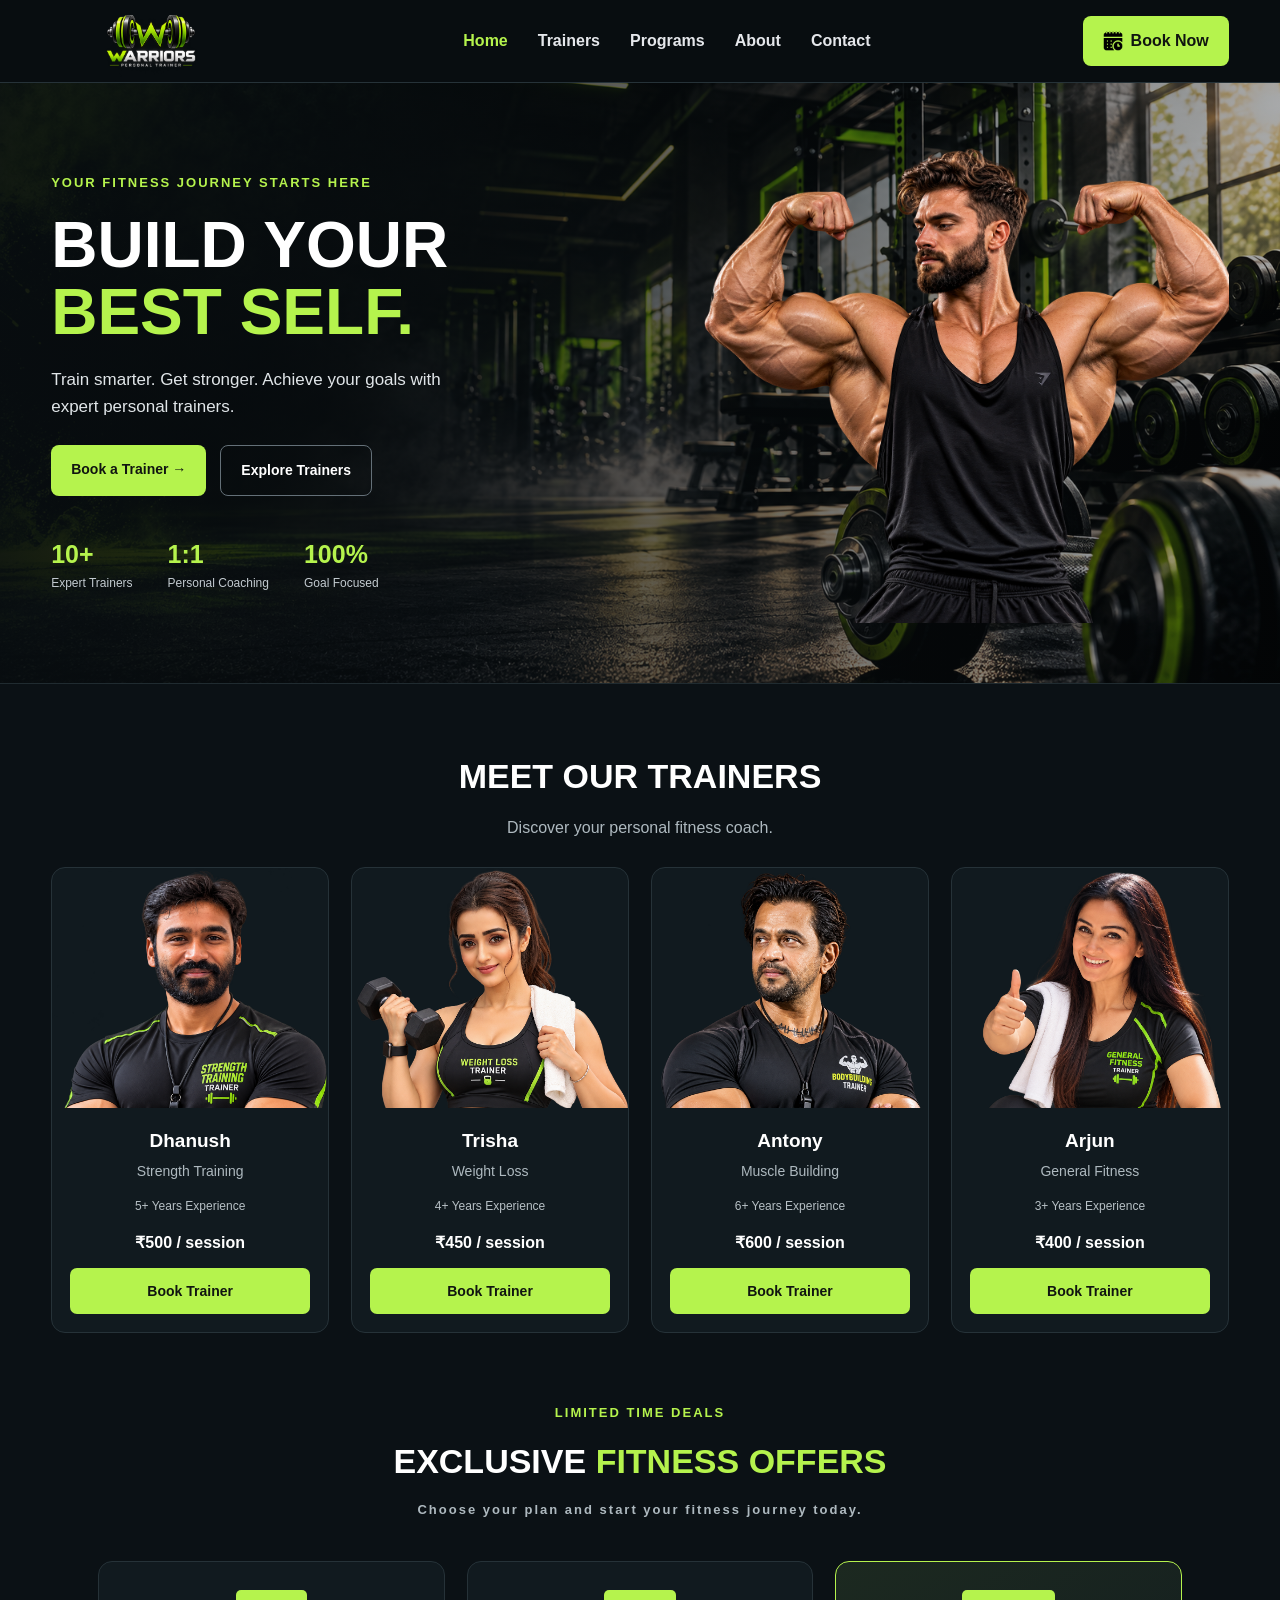
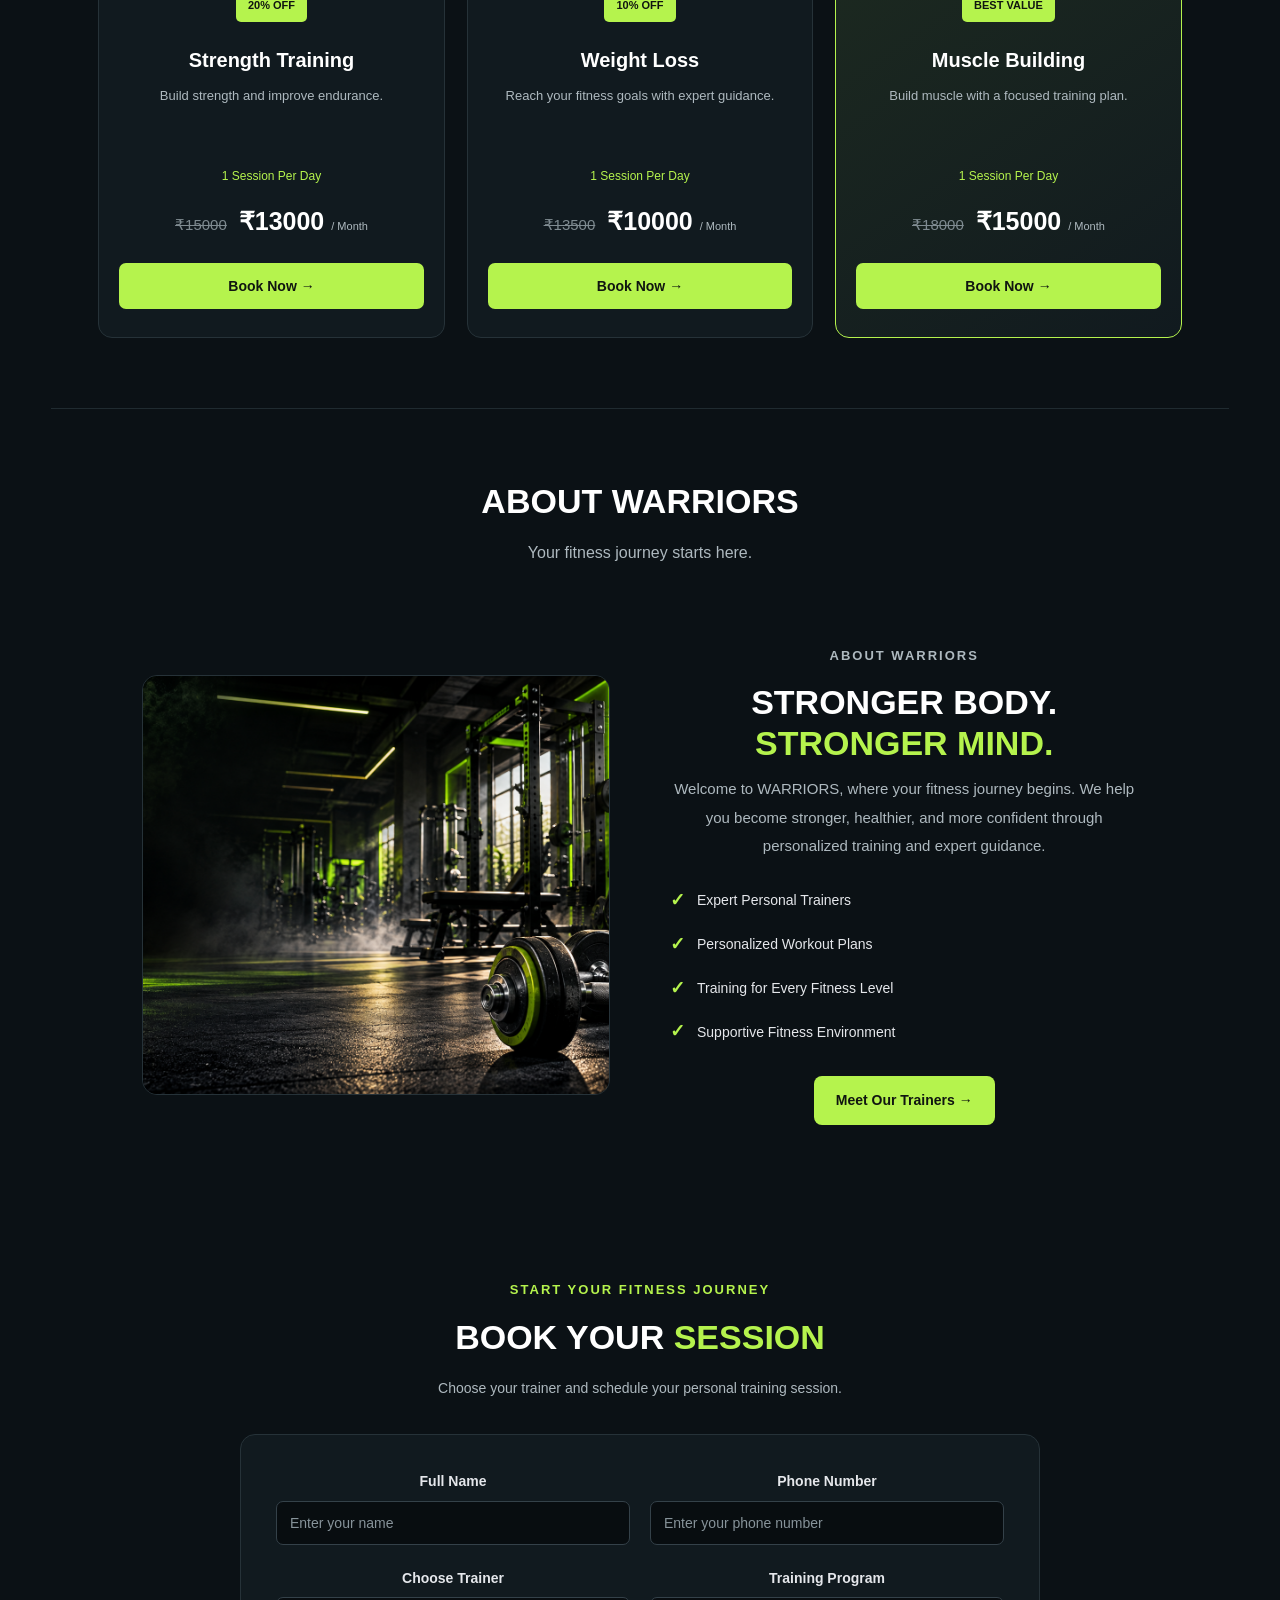
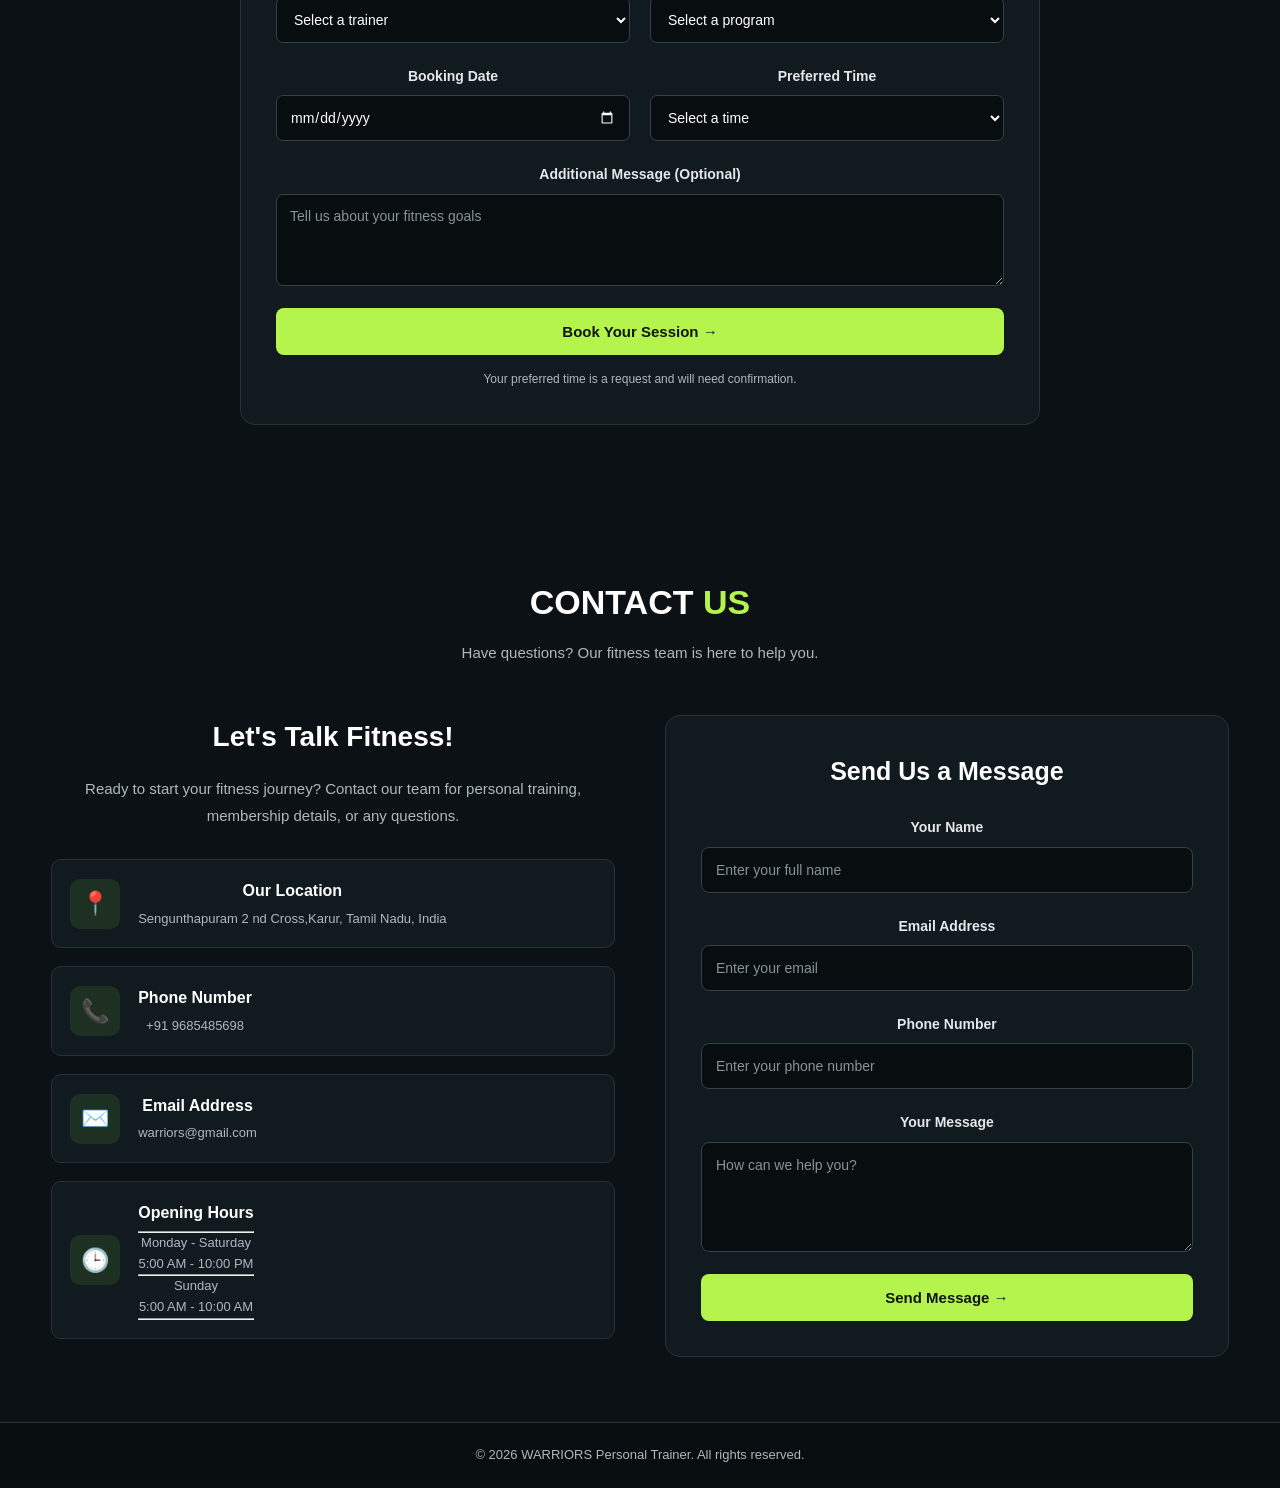
==== index.html @ d431fa42 "Add files via upload" ====
<!DOCTYPE html>
<html lang="en">
<head>
    <meta charset="UTF-8">
    <meta name="viewport" content="width=device-width, initial-scale=1.0">

    <title>WARRIORS | Personal Trainer Booking</title>

    <link rel="stylesheet" href="style.css">
    <script src="script.js" defer></script>
</head>

<body>

    <header>
        <nav class="navbar" style="gap: 50% ;max-width: 1400px;
    min-height: 82px;
    margin: auto;
    display: flex;
    align-items: center;
    justify-content: space-between;
    gap: 20px;">

            <!-- Logo -->
            <a href="#home" class="logo">
                <img src="img/image.png" alt="WARRIORS Gym Logo">
            </a>

            <!-- Navigation Links -->
            <div class="nav-links">
                <a href="#home" class="active">Home</a>
                <a href="#trainers">Trainers</a>
                <a href="#offers">Programs</a>
                <a href="#about">About</a>
                <a href="#contact">Contact</a>
            </div>

            <!-- Book Now Button -->
            <a href="#booking" class="book-btn">
                <img src="img/calendar (1).png" alt="">
                <span>Book Now</span>
            </a>

            <div class="toggle" id="toggle">
                <img  src="img/list.png" alt="">
            </div>

          

        </nav>
    </header>

    <!-- Hero Section -->
    <main>
        <section class="hero" id="home">

            <div class="hero-content">
                <p class="subtitle">
                    YOUR FITNESS JOURNEY STARTS HERE
                </p>

                <h1>
                    BUILD YOUR<br>
                    <span>BEST SELF.</span>
                </h1>

                <p class="description">
                    Train smarter. Get stronger. Achieve your goals
                    with expert personal trainers.
                </p>

                <div class="hero-buttons">
                    <a href="#booking" class="primary-btn">
                        Book a Trainer →
                    </a>

                    <a href="#trainers" class="secondary-btn">
                        Explore Trainers
                    </a>
                </div>

                <div class="stats">
                    <div>
                        <h2>10+</h2>
                        <p>Expert Trainers</p>
                    </div>

                    <div>
                        <h2>1:1</h2>
                        <p>Personal Coaching</p>
                    </div>

                    <div>
                        <h2>100%</h2>
                        <p>Goal Focused</p>
                    </div>
                </div>
            </div>

            <div class="hero-image">
                <img
                    src="img\cbum.final.png"
                    alt="Personal trainer working out with dumbbells"
                >
            </div>

        </section>

        <!-- Placeholder sections for navigation -->
        <section class="placeholder-section" id="trainers">
            <h2>MEET OUR <span>TRAINERS</span></h2>
            <p>Discover your personal fitness coach.</p>
<br>
 <div class="trainer-container">

        <!-- Trainer 1 -->
        <div class="trainer-card">
            <img src="img/trainer1.png" alt="Arun Kumar">
          
            <div class="trainer-info">
                <h3>Dhanush</h3>
                <p>Strength Training</p>
                <span>5+ Years Experience</span>
                <h4>₹500 / session</h4>
                <a href="#booking" class="trainer-btn">Book Trainer</a>
            </div>
        </div>

        <!-- Trainer 2 -->
        <div class="trainer-card">
            <img src="img/trainer2.png" alt="Priya Sharma">
            <div class="trainer-info">
                <h3>Trisha</h3>
                <p>Weight Loss</p>
                <span>4+ Years Experience</span>
                <h4>₹450 / session</h4>
                <a href="#booking" class="trainer-btn">Book Trainer</a>
            </div>
        </div>

        <!-- Trainer 3 -->
        <div class="trainer-card">
            <img src="img/trainer3.png" alt="Rahul Raj">
            <div class="trainer-info">
                <h3>Antony</h3>
                <p>Muscle Building</p>
                <span>6+ Years Experience</span>
                <h4>₹600 / session</h4>
                <a href="#booking" class="trainer-btn">Book Trainer</a>
            </div>
        </div>

        <!-- Trainer 4 -->
        <div class="trainer-card">
            <img src="img/trainer4.png" alt="Sneha Iyer">
            <div class="trainer-info">
                <h3>Arjun</h3>
                <p>General Fitness</p>
                <span>3+ Years Experience</span>
                <h4>₹400 / session</h4>
                <a href="#booking" class="trainer-btn">Book Trainer</a>
            </div>
        </div>

    </div>
      
<section class="offers" id="offers">

    <div class="section-heading">
        <p>LIMITED TIME DEALS</p>
        <h2>EXCLUSIVE <span>FITNESS OFFERS</span></h2>
        <p>Choose your plan and start your fitness journey today.</p>
    </div>

    <div class="offer-container">

        <!-- Offer 1 -->
        <div class="offer-card">
            <span class="discount">20% OFF</span>
            <div class="offer-info">
                <h3>Strength Training</h3>
                <p>Build strength and improve endurance.</p>
                <span>1 Session Per Day</span>
                <h4><del>₹15000</del> ₹13000 <small>/ Month</small></h4>
                <a href="#booking" class="trainer-btn">Book Now →</a>
            </div>
        </div>

        <!-- Offer 2 -->
        <div class="offer-card">
            <span class="discount">10% OFF</span>
            <div class="offer-info">
                <h3>Weight Loss</h3>
                <p>Reach your fitness goals with expert guidance.</p>
                <span>1 Session Per Day</span>
                <h4><del>₹13500</del> ₹10000 <small>/ Month</small></h4>
                <a href="#booking" class="trainer-btn">Book Now →</a>
            </div>
        </div>

        <!-- Offer 3 -->
        <div class="offer-card featured">
            <span class="discount">BEST VALUE</span>
            <div class="offer-info">
                <h3>Muscle Building</h3>
                <p>Build muscle with a focused training plan.</p>
                <span>1 Session Per Day</span>
                <h4><del>₹18000</del> ₹15000 <small>/ Month</small></h4>
                <a href="#booking" class="trainer-btn">Book Now →</a>
            </div>
        </div>

      

    </div>
</section>


        <section class="placeholder-section" id="about">
            <h2>ABOUT <span>WARRIORS</span></h2>
            <p>Your fitness journey starts here.</p>
<section class="about" id="about">

    <div class="about-image">
        <img src="img/home.png" alt="WARRIORS modern fitness gym">
    </div>
    <div class="about-content">
        <p class="about-subtitle">ABOUT WARRIORS</p>
        <h2>
            STRONGER BODY.<br>
            <span>STRONGER MIND.</span>
        </h2>

        <p class="about-description">
            Welcome to WARRIORS, where your fitness journey begins.
            We help you become stronger, healthier, and more confident
            through personalized training and expert guidance.
        </p>

        <div class="about-features">
            <div>
                <span>✓</span>
                Expert Personal Trainers
            </div>

            <div>
                <span>✓</span>
                Personalized Workout Plans
            </div>

            <div>
                <span>✓</span>
                Training for Every Fitness Level
            </div>

            <div>
                <span>✓</span>
                Supportive Fitness Environment
            </div>
        </div>

        <a href="#trainers" class="about-btn">
            Meet Our Trainers →
        </a>
    </div>

</section>

            
<section class="booking" id="booking">

    <div class="booking-heading">
        <p>START YOUR FITNESS JOURNEY</p>
        <h2>BOOK YOUR <span>SESSION</span></h2>
        <p>Choose your trainer and schedule your personal training session.</p>
    </div>

    <form class="booking-form" id="bookingForm">

        <div class="form-row">
            <div class="form-group">
                <label for="fullname">Full Name</label>
                <input
                    type="text"
                    id="fullname"
                    name="fullname"
                    placeholder="Enter your name"
                    required
                >
            </div>

            <div class="form-group">
                <label for="phone">Phone Number</label>
                <input
                    type="tel"
                    id="phone"
                    name="phone"
                    placeholder="Enter your phone number"
                    pattern="[0-9]{10}"
                    maxlength="10"
                    required
                >
            </div>
        </div>

        <div class="form-row">
            <div class="form-group">
                <label for="trainer">Choose Trainer</label>
                <select id="trainer" name="trainer" required>
                    <option value="">Select a trainer</option>
                    <option value="Arun Kumar">Dhanush</option>
                    <option value="Priya Sharma">Trisha</option>
                    <option value="Rahul Raj">Antony </option>
                    <option value="Sneha Iyer">Simran</option>
                </select>
            </div>

            <div class="form-group">
                <label for="program">Training Program</label>
                <select id="program" name="program" required>
                    <option value="">Select a program</option>
                    <option value="Strength Training">Strength Training</option>
                    <option value="Weight Loss">Weight Loss</option>
                    <option value="Muscle Building">Muscle Building</option>
                    <option value="General Fitness">General Fitness</option>
                </select>
            </div>
        </div>

        <div class="form-row">
            <div class="form-group">
                <label for="date">Booking Date</label>
                <input type="date" id="date" name="date" required>
            </div>

            <div class="form-group">
                <label for="time">Preferred Time</label>
                <select id="time" name="time" required>
                    <option value="">Select a time</option>
                    <option value="06:00 AM">06:00 AM</option>
                    <option value="07:00 AM">07:00 AM</option>
                    <option value="08:00 AM">08:00 AM</option>
                    <option value="05:00 PM">05:00 PM</option>
                    <option value="06:00 PM">06:00 PM</option>
                    <option value="07:00 PM">07:00 PM</option>
                </select>
            </div>
        </div>

        <div class="form-group">
            <label for="message">Additional Message (Optional)</label>
            <textarea
                id="message"
                name="message"
                placeholder="Tell us about your fitness goals"
                rows="4"
            ></textarea>
        </div>

        <button type="submit" class="submit-btn" id="submit">
            Book Your Session →
        </button>

        <p class="form-note">
            Your preferred time is a request and will need confirmation.
        </p>

    </form>

</section>

        </section>

    <div class="contact-heading" id="contact">
        <h2>CONTACT <span>US</span></h2>
        <p>Have questions? Our fitness team is here to help you.</p>
    </div>

    <div class="contact-container">

        <!-- LEFT SIDE -->
        <div class="contact-info">

            <h3>Let's Talk Fitness!</h3>

            <p class="contact-description">
                Ready to start your fitness journey?
                Contact our team for personal training,
                membership details, or any questions.
            </p>

            <div class="contact-box">
                <div class="contact-icon">📍</div>
                <div>
                    <h4>Our Location</h4>
                    <p>Sengunthapuram 2 nd Cross,Karur, Tamil Nadu, India</p>
                </div>
            </div>

            <div class="contact-box">
                <div class="contact-icon">📞</div>
                <div>
                    <h4>Phone Number</h4>
                    <p>+91 9685485698</p>
                </div>
            </div>

            <div class="contact-box">
                <div class="contact-icon">✉️</div>
                <div>
                    <h4>Email Address</h4>
                    <p>warriors@gmail.com</p>
                </div>
            </div>

            <div class="contact-box">
                <div class="contact-icon">🕒</div>
                <div>
                    <h4>Opening Hours</h4>
                    <hr>
                    <p>Monday - Saturday</p>
                    <p>5:00 AM - 10:00 PM</p>
                    <hr>
                     <p>Sunday</p>
                    <p>5:00 AM - 10:00 AM</p>
                    <hr>
                </div>
            </div>

           

        </div>

        <!-- RIGHT SIDE -->
        <div class="contact-form-container">

            <h3>Send Us a Message</h3>

            <form id="contactForm">

                <div class="contact-form-group">
                    <label for="contactName">Your Name</label>
                    <input
                        type="text"
                        id="contactName"
                        placeholder="Enter your full name"
                        required
                    >
                </div>

                <div class="contact-form-group">
                    <label for="contactEmail">Email Address</label>
                    <input
                        type="email"
                        id="contactEmail"
                        placeholder="Enter your email"
                        required
                    >
                </div>

                <div class="contact-form-group">
                    <label for="contactPhone">Phone Number</label>
                    <input
                        type="tel"
                        id="contactPhone"
                        placeholder="Enter your phone number"
                        pattern="[0-9]{10}"
                        maxlength="10"
                        required
                    >
                </div>

                <div class="contact-form-group">
                    <label for="contactMessage">Your Message</label>
                    <textarea
                        id="contactMessage"
                        rows="5"
                        placeholder="How can we help you?"
                        required
                    ></textarea>
                </div>

                <button type="submit" class="contact-submit">
                    Send Message →
                </button>

            </form>

        </div>

    </div>

</section>
        </section>
    </main>

    <footer>
        <p>© 2026 WARRIORS Personal Trainer. All rights reserved.</p>
    </footer>

</body>
</html>
---- style.css ----
/* RESET */
* {
    margin: 0;
    padding: 0;
    box-sizing: border-box;
}

html {
    scroll-behavior: smooth;
    scroll-padding-top: 90px;
}

body {
    font-family: Arial, Helvetica, sans-serif;
    background-color: #0b1115;
    color: #ffffff;
    line-height: 1.6;
}

/* NAVBAR */
header {
    width: 100%;
    background-color: #080d10;
    border-bottom: 1px solid #263238;
    position: sticky;
    top: 0;
    z-index: 1000;
}

.navbar {
    max-width: 1400px;
    min-height: 82px;
    margin: auto;
    padding: 1px 4%;

    display: flex;
    align-items: center;
    justify-content: space-between;
    gap: 20px;
}

/* LOGO */
.logo {
    display: flex;
    align-items: center;
    flex-shrink: 0;
}

.logo img {
    width: 200px;
    height: 80px;
    object-fit: contain;
    display: block;
}

/* NAVIGATION LINKS */
.nav-links {
    display: flex;
    align-items: center;
    justify-content: center;
    gap: 30px;
}

.nav-links a {
    color: #e5e7eb;
    text-decoration: none;
    font-size: 16px;
    font-weight: 800;
    transition: color 0.3s ease;
}

.nav-links a:hover,
.nav-links a.active {
    color: #b5f34d;
}

/* BOOK NOW BUTTON */
.book-btn {
    display: flex;
    align-items: center;
    justify-content: center;
    gap: 8px;
    padding: 12px 20px;
    border-radius: 8px;
    background-color: #b5f34d;
    color: #101510;
    text-decoration: none;
    font-weight: bold;
    white-space: nowrap;
    transition: background-color 0.3s ease,
                transform 0.3s ease;
}

.book-btn img {
    width: 20px;
    height: 20px;
    object-fit: contain;
}

.book-btn:hover {
    background-color: #a0df36;
    transform: translateY(-2px);
}


/* MOBILE NAVBAR */

.toggle {
    display: none;
    cursor: pointer;
}

@media (max-width: 650px) {
    .navbar {
        position: relative;
        justify-content: space-between;
    }

    .toggle {
        display: block;
        z-index: 1001;
    }

    .toggle img {
        width: 30px;
        height: 30px;
    }

    .nav-links {
        display: none;
        position: absolute;
        top: 100%;
        left: 0;
        width: 100%;
        box-sizing: border-box;
        background: #111;
        padding: 20px;
        flex-direction: column;
        gap: 20px;
        z-index: 1000;
    }

    .nav-links.show {
        display: flex !important;
    }
    .book-btn{
        display: none;
    }
}

/* HERO SECTION */
.hero {
    max-width: 1400px;
    min-height: 600px;
    margin: auto;
    padding: 50px 4%;

    display: flex;
    align-items: center;
    justify-content: space-between;
    gap: 35px;

    /* Background image with dark overlay */
    background:
        linear-gradient(
            to right,
            rgba(8, 13, 16, 0.95),
            rgba(8, 13, 16, 0.35)
        ),
        url("img/home.png");

    background-size: cover;
    background-position: center;
    background-repeat: no-repeat;
}

/* HERO CONTENT */
.hero-content {
    flex: 1;
    max-width: 600px;
    position: relative;
    z-index: 1;
}

/* HERO HEADING */
.subtitle {
    color: #b5f34d;
    font-size: 13px;
    font-weight: bold;
    letter-spacing: 2px;
    margin-bottom: 18px;
}

.hero h1 {
    font-size: clamp(38px, 5vw, 68px);
    line-height: 1.05;
    font-weight: 900;
    margin-bottom: 20px;
}

.hero h1 span {
    color: #b5f34d;
}

.description {
    max-width: 430px;
    color: #e0e5e8;
    font-size: 17px;
    margin-bottom: 25px;
}

/* HERO BUTTONS */
.hero-buttons {
    display: flex;
    flex-wrap: wrap;
    gap: 14px;
    margin-bottom: 38px;
}

.primary-btn,
.secondary-btn {
    display: inline-block;
    padding: 13px 20px;
    border-radius: 8px;
    text-decoration: none;
    font-size: 14px;
    font-weight: bold;
    transition: 0.3s ease;
}

.primary-btn {
    background-color: #b5f34d;
    color: #101510;
}

.primary-btn:hover {
    background-color: #a0df36;
    transform: translateY(-2px);
}

.secondary-btn {
    border: 1px solid #647078;
    color: #ffffff;
}

.secondary-btn:hover {
    border-color: #b5f34d;
    color: #b5f34d;
}

/* HERO STATISTICS */
.stats {
    display: flex;
    flex-wrap: wrap;
    gap: 35px;
}

.stats h2 {
    color: #b5f34d;
    font-size: 25px;
}

.stats p {
    color: #c3cbd0;
    font-size: 12px;
}

/* OPTIONAL HERO IMAGE */


.hero-image img {
    display: block;
    width: 100%;
    height: 480px;
    object-fit: cover;
    object-position: center;
    border-radius: 14px;
}
@media (max-width: 650px){.hero-image img {
    display: block;
    width: 100%;
    height: 500px;
    object-fit: contain;
    object-position: center;
    border-radius: 14px;
}}

.primary-btn,
.secondary-btn {
    display: inline-block;
    padding: 13px 20px;
    border-radius: 8px;
    text-decoration: none;
    font-size: 14px;
    font-weight: bold;
    transition: 0.3s ease;
}

.primary-btn {
    background-color: #b5f34d;
    color: #101510;
}

.primary-btn:hover {
    background-color: #a0df36;
    transform: translateY(-2px);
}

.secondary-btn {
    border: 1px solid #647078;
    color: #ffffff;
}

.secondary-btn:hover {
    border-color: #b5f34d;
    color: #b5f34d;
}

/* HERO STATISTICS */
.stats {
    display: flex;
    flex-wrap: wrap;
    gap: 35px;
}

.stats h2 {
    color: #b5f34d;
    font-size: 25px;
}

.stats p {
    color: #c3cbd0;
    font-size: 12px;
}

/* HERO IMAGE */



/* TRAINERS SECTION */
.Trainers {
    padding: 70px 4%;
    max-width: 1400px;
    margin: auto;
}

.section-heading {
    text-align: center;
    margin-bottom: 35px;
}

.section-heading p {
    color: #b5f34d;
    font-size: 13px;
    font-weight: bold;
    letter-spacing: 2px;
}

.section-heading h2 {
    font-size: clamp(26px, 4vw, 36px);
    margin-top: 8px;
}

.section-heading h2 span {
    color: #b5f34d;
}

/* TRAINER GRID */
.trainer-container {
    display: grid;
    grid-template-columns: repeat(4, minmax(0, 1fr));
    gap: 22px;
}

/* TRAINER CARD */
.trainer-card {
    background: #111a1f;
    border: 1px solid #263238;
    border-radius: 14px;
    overflow: hidden;
    transition: transform 0.3s, border-color 0.3s;
}

.trainer-card:hover {
    transform: translateY(-6px);
    border-color: #b5f34d;
}

.trainer-card > img {
    display: block;
    width: 100%;
    height: 240px;
    object-fit: cover;
    object-position: center top;
}

/* TRAINER DETAILS */
.trainer-info {
    padding: 18px;
}

.trainer-info h3 {
    font-size: 19px;
    margin-bottom: 4px;
}

.trainer-info p {
    color: #b5f34d;
    font-size: 14px;
    margin-bottom: 10px;
}

.trainer-info span {
    color: #b7c0c5;
    font-size: 12px;
}

.trainer-info h4 {
    margin: 12px 0;
    font-size: 16px;
}

/* BOOKING BUTTON */
.trainer-btn {
    display: block;
    text-align: center;
    padding: 11px;
    border-radius: 7px;
    background: #b5f34d;
    color: #101510;
    text-decoration: none;
    font-weight: bold;
    font-size: 14px;
    transition: background 0.3s;
}

.trainer-btn:hover {
    background: #a0df36;
}


/* OFFERS SECTION */
.offers {
    max-width: 1400px;
    margin: auto;
    padding: 70px 4%;
}

.section-heading {
    text-align: center;
    margin-bottom: 40px;
}

.section-heading > p:first-child {
    color: #b5f34d;
    font-size: 13px;
    font-weight: bold;
    letter-spacing: 2px;
}

.section-heading h2 {
    font-size: clamp(26px, 4vw, 36px);
    margin: 10px 0;
}

.section-heading h2 span {
    color: #b5f34d;
}

.section-heading > p:last-child {
    color: #aeb9bf;
}

/* OFFER GRID */
.offer-container {
    display: grid;
    grid-template-columns: repeat(3, minmax(0, 1fr));
    gap: 22px;
}

/* OFFER CARD */
.offer-card {
    position: relative;
    background: #111a1f;
    border: 1px solid #263238;
    border-radius: 14px;
    padding: 28px 20px;
    overflow: hidden;
    transition: 0.3s ease;
}

.offer-card:hover {
    transform: translateY(-7px);
    border-color: #b5f34d;
    box-shadow: 0 12px 30px rgba(181, 243, 77, 0.08);
}

.offer-card.featured {
    border-color: #b5f34d;
    background: linear-gradient(145deg, #1c2920, #111a1f);
}

/* DISCOUNT BADGE */
.discount {
    display: inline-block;
    background: #b5f34d;
    color: #101510;
    font-size: 11px;
    font-weight: bold;
    padding: 7px 12px;
    border-radius: 5px;
    margin-bottom: 22px;
}

/* OFFER DETAILS */
.offer-info h3 {
    font-size: 20px;
    margin-bottom: 10px;
}

.offer-info p {
    min-height: 66px;
    color: #b7c0c5;
    font-size: 13px;
}

.offer-info > span {
    display: block;
    color: #b5f34d;
    font-size: 12px;
    margin: 15px 0;
}

.offer-info h4 {
    font-size: 25px;
    margin-bottom: 22px;
    white-space: nowrap;
}

.offer-info del {
    color: #7f8b91;
    font-size: 15px;
    font-weight: normal;
    margin-right: 5px;
}

.offer-info small {
    color: #aeb9bf;
    font-size: 11px;
    font-weight: normal;
}

/* BUTTON */
.trainer-btn {
    display: block;
    text-align: center;
    padding: 12px;
    background: #b5f34d;
    color: #101510;
    border-radius: 7px;
    text-decoration: none;
    font-size: 14px;
    font-weight: bold;
    transition: 0.3s ease;
}

.trainer-btn:hover {
    background: #a0df36;
}

/* TABLET */
@media (max-width: 1050px) {
    .offer-container {
        grid-template-columns: repeat(2, minmax(0, 1fr));
    }
}

/* MOBILE */
@media (max-width: 550px) {
    .offers {
        padding: 45px 5%;
    }

    .offer-container {
        grid-template-columns: 1fr;
    }

    .offer-info p {
        min-height: auto;
    }
}


/* TABLET */
@media (max-width: 1000px) {
    .trainer-container {
        grid-template-columns: repeat(2, minmax(0, 1fr));
    }
}

/* MOBILE */
@media (max-width: 500px) {
    .trainer-container {
        grid-template-columns: 1fr;
    }

    .trainer-card > img {
        height: 300px;
    }
}


/* ABOUT SECTION */
.about {
    max-width: 1400px;
    margin: auto;
    padding: 80px 4%;

    display: flex;
    align-items: center;
    justify-content: space-between;
    gap: 60px;
}

/* ABOUT IMAGE */
.about-image {
    position: relative;
    flex: 1;
    min-width: 0;
}

.about-image img {
    width: 100%;
    height: 420px;
    display: block;
    object-fit: cover;
    border-radius: 15px;
    border: 1px solid #263238;
}

/* EXPERIENCE BOX */
.experience {
    position: absolute;
    right: -15px;
    bottom: 25px;

    background: #b5f34d;
    color: #101510;
    padding: 18px 24px;
    border-radius: 10px;
}

.experience h2 {
    font-size: 28px;
}

.experience p {
    font-size: 12px;
    font-weight: bold;
}

/* ABOUT CONTENT */
.about-content {
    flex: 1;
    min-width: 0;
}

.about-subtitle {
    color: #b5f34d;
    font-size: 13px;
    font-weight: bold;
    letter-spacing: 2px;
    margin-bottom: 15px;
}

.about-content h2 {
    font-size: clamp(30px, 4vw, 44px);
    line-height: 1.2;
    margin-bottom: 20px;
}

.about-content h2 span {
    color: #b5f34d;
}

.about-description {
    color: #b7c0c5;
    font-size: 15px;
    line-height: 1.9;
    margin-bottom: 25px;
}

/* FEATURES */
.about-features {
    display: grid;
    gap: 15px;
    margin-bottom: 30px;
}

.about-features div {
    display: flex;
    align-items: center;
    gap: 12px;
    color: #e5e7eb;
    font-size: 14px;
}

.about-features span {
    color: #b5f34d;
    font-weight: bold;
    font-size: 18px;
}

/* BUTTON */
.about-btn {
    display: inline-block;
    background: #b5f34d;
    color: #101510;
    padding: 13px 22px;
    border-radius: 8px;
    text-decoration: none;
    font-weight: bold;
    font-size: 14px;
    transition: 0.3s ease;
}

.about-btn:hover {
    background: #a0df36;
    transform: translateY(-2px);
}

/* TABLET */
@media (max-width: 850px) {
    .about {
        gap: 35px;
    }

    .about-image img {
        height: 350px;
    }

    .experience {
        right: -8px;
    }
}

/* MOBILE */
@media (max-width: 650px) {
    .about {
        flex-direction: column;
        align-items: stretch;
        padding: 50px 5%;
        gap: 35px;
    }

    .about-image img {
        height: 300px;
    }

    .experience {
        right: 12px;
        bottom: 12px;
        padding: 12px 18px;
    }

    .experience h2 {
        font-size: 23px;
    }

    .about-content h2 {
        font-size: 32px;
    }
}

/* BOOKING SECTION */
.booking {
    padding: 75px 5%;
    background: #0b1115;
}

.booking-heading {
    text-align: center;
    margin-bottom: 35px;
}

.booking-heading p:first-child {
    color: #b5f34d;
    font-size: 13px;
    font-weight: bold;
    letter-spacing: 2px;
}

.booking-heading h2 {
    font-size: clamp(28px, 4vw, 38px);
    margin: 10px 0;
}

.booking-heading h2 span {
    color: #b5f34d;
}

.booking-heading p:last-child {
    color: #aeb9bf;
    font-size: 14px;
}

/* FORM CONTAINER */
.booking-form {
    max-width: 800px;
    margin: auto;
    padding: 35px;
    background: #111a1f;
    border: 1px solid #263238;
    border-radius: 15px;
}

/* FORM ROWS */
.form-row {
    display: grid;
    grid-template-columns: repeat(2, minmax(0, 1fr));
    gap: 20px;
}

.form-group {
    display: flex;
    flex-direction: column;
    margin-bottom: 22px;
}

.form-group label {
    color: #e5e7eb;
    font-size: 14px;
    font-weight: bold;
    margin-bottom: 8px;
}

.form-group input,
.form-group select,
.form-group textarea {
    width: 100%;
    padding: 13px;
    background: #080d10;
    color: #ffffff;
    border: 1px solid #344149;
    border-radius: 7px;
    font-family: inherit;
    font-size: 14px;
    outline: none;
}

.form-group input:focus,
.form-group select:focus,
.form-group textarea:focus {
    border-color: #b5f34d;
}

.form-group input::placeholder,
.form-group textarea::placeholder {
    color: #87939a;
}

.form-group select {
    cursor: pointer;
}

.form-group input[type="date"] {
    color-scheme: dark;
}

.form-group textarea {
    resize: vertical;
}

/* SUBMIT BUTTON */
.submit-btn {
    width: 100%;
    padding: 15px;
    background: #b5f34d;
    color: #101510;
    border: none;
    border-radius: 8px;
    font-size: 15px;
    font-weight: bold;
    cursor: pointer;
    transition: 0.3s ease;
}

.submit-btn:hover {
    background: #a0df36;
    transform: translateY(-2px);
}

.form-note {
    color: #9ca8ae;
    font-size: 12px;
    text-align: center;
    margin-top: 15px;
}

/* MOBILE */
@media (max-width: 600px) {
    .booking {
        padding: 50px 5%;
    }

    .booking-form {
        padding: 22px 18px;
    }

    .form-row {
        grid-template-columns: 1fr;
        gap: 0;
    }
}
/* CONTACT SECTION */

.contact {
    max-width: 1400px;
    margin: auto;
    padding: 80px 4%;
}

/* HEADING */

.contact-heading {
    text-align: center;
    margin-bottom: 50px;
}

.contact-heading p:first-child {
    color: #b5f34d;
    font-size: 13px;
    font-weight: bold;
    letter-spacing: 2px;
}

.contact-heading h2 {
    font-size: 38px;
    margin: 10px 0;
}

.contact-heading h2 span {
    color: #b5f34d;
}

.contact-heading p:last-child {
    color: #aeb9bf;
    font-size: 15px;
}

/* CONTACT LAYOUT */

.contact-container {
    display: grid;
    grid-template-columns: 1fr 1fr;
    gap: 50px;
}

/* LEFT SIDE */

.contact-info h3 {
    font-size: 28px;
    margin-bottom: 15px;
}

.contact-description {
    color: #aeb9bf;
    font-size: 15px;
    line-height: 1.8;
    margin-bottom: 30px;
}

/* CONTACT BOX */

.contact-box {
    display: flex;
    align-items: center;
    gap: 18px;

    background: #111a1f;
    border: 1px solid #263238;
    border-radius: 10px;

    padding: 18px;
    margin-bottom: 18px;

    transition: 0.3s;
}

.contact-box:hover {
    border-color: #b5f34d;
    transform: translateX(5px);
}

.contact-icon {
    width: 50px;
    height: 50px;

    background: #1e3021;
    border-radius: 10px;

    display: flex;
    align-items: center;
    justify-content: center;

    font-size: 23px;
    flex-shrink: 0;
}

.contact-box h4 {
    font-size: 16px;
    margin-bottom: 5px;
}

.contact-box p {
    color: #aeb9bf;
    font-size: 13px;
}

/* WHATSAPP BUTTON */

.whatsapp-btn {
    display: inline-block;

    margin-top: 15px;
    padding: 14px 25px;

    background: #25d366;
    color: #ffffff;

    text-decoration: none;
    font-size: 14px;
    font-weight: bold;

    border-radius: 8px;
    transition: 0.3s;
}

.whatsapp-btn:hover {
    background: #1ebe5d;
    transform: translateY(-3px);
}

/* RIGHT SIDE CONTACT FORM */

.contact-form-container {
    background: #111a1f;
    border: 1px solid #263238;
    border-radius: 15px;
    padding: 35px;
}

.contact-form-container h3 {
    font-size: 25px;
    margin-bottom: 25px;
}

/* FORM GROUP */

.contact-form-group {
    display: flex;
    flex-direction: column;
    margin-bottom: 22px;
}

.contact-form-group label {
    font-size: 14px;
    font-weight: bold;
    margin-bottom: 8px;
    color: #e5e7eb;
}

.contact-form-group input,
.contact-form-group textarea {
    width: 100%;
    padding: 14px;

    background: #080d10;
    color: white;

    border: 1px solid #344149;
    border-radius: 8px;

    font-size: 14px;
    font-family: Arial, sans-serif;

    outline: none;
    transition: 0.3s;
}

.contact-form-group input:focus,
.contact-form-group textarea:focus {
    border-color: #b5f34d;
}

.contact-form-group input::placeholder,
.contact-form-group textarea::placeholder {
    color: #87939a;
}

.contact-form-group textarea {
    resize: vertical;
}

/* SUBMIT BUTTON */

.contact-submit {
    width: 100%;
    padding: 15px;

    background: #b5f34d;
    color: #101510;

    border: none;
    border-radius: 8px;

    font-size: 15px;
    font-weight: bold;

    cursor: pointer;
    transition: 0.3s;
}

.contact-submit:hover {
    background: #a0df36;
    transform: translateY(-2px);
}

/* TABLET */

@media (max-width: 900px) {

    .contact-container {
        gap: 25px;
    }

    .contact-form-container {
        padding: 25px;
    }
}

/* MOBILE */

@media (max-width: 700px) {

    .contact {
        padding: 50px 5%;
    }

    .contact-heading h2 {
        font-size: 30px;
    }

    .contact-container {
        grid-template-columns: 1fr;
        gap: 35px;
    }

    .contact-info h3 {
        font-size: 24px;
    }

    .contact-form-container {
        padding: 22px;
    }

    .contact-box {
        padding: 15px;
    }

    .whatsapp-btn {
        width: 100%;
        text-align: center;
    }
}
/* PLACEHOLDER SECTIONS */
.placeholder-section {
    max-width: 1400px;
    min-height: 200px;
    margin: auto;
    padding: 65px 4%;
    text-align: center;
    border-top: 1px solid #202b30;
}

.placeholder-section h2 {
    font-size: clamp(24px, 3vw, 34px);
    margin-bottom: 12px;
}

.placeholder-section p {
    color: #aeb9bf;
}

/* FOOTER */
footer {
    padding: 22px 4%;
    text-align: center;
    background-color: #080d10;
    border-top: 1px solid #263238;
    color: #aeb9bf;
    font-size: 13px;
}

/* TABLETS */
@media (max-width: 900px) {
    .navbar {
        gap: 16px;
    }

    .nav-links {
        gap: 16px;
    }

    .logo img {
        width: 120px;
    }

    .book-btn {
        padding: 10px 13px;
    }

    .hero {
        padding-top: 45px;
        padding-bottom: 45px;
        gap: 22px;
    }

    .hero-image img {
        height: 340px;
    }

    .stats {
        gap: 20px;
    }
}

/* MOBILE */
@media (max-width: 650px) {
    .navbar {
        padding: 12px 5%;
        justify-content: center;
        flex-wrap: wrap;
        gap: 15px;
    }

    .logo img {
        width: 125px;
        height: 50px;
    }

    .nav-links {
        width: 100%;
        order: 3;
        flex-wrap: wrap;
        gap: 12px 20px;
    }

    .nav-links a {
        font-size: 13px;
    }

    .book-btn {
        font-size: 13px;
        padding: 10px 14px;
    }

    .book-btn img {
        width: 17px;
        height: 17px;
    }

    .hero {
        flex-direction: column;
        align-items: stretch;
        padding: 40px 5%;
        gap: 30px;
    }

    .hero-content {
        max-width: 100%;
    }

    .hero h1 {
        font-size: clamp(38px, 10vw, 55px);
    }

    .description {
        font-size: 15px;
    }

    .hero-buttons {
        gap: 10px;
    }

    .primary-btn,
    .secondary-btn {
        padding: 12px 14px;
        font-size: 13px;
    }

    .stats {
        justify-content: space-between;
        gap: 12px;
    }

    .stats h2 {
        font-size: 21px;
    }

    .stats p {
        font-size: 11px;
    }

    .hero-image {
        max-width: 100%;
    }

    .hero-image img {
        height: 280px;
    }

    .placeholder-section {
        min-height: 170px;
        padding: 45px 5%;
    }
}

/* SMALL MOBILE */
@media (max-width: 380px) {
    .nav-links {
        gap: 10px 14px;
    }

    .nav-links a {
        font-size: 12px;
    }

    .stats {
        gap: 8px;
    }

    .stats p {
        max-width: 90px;
    }
}
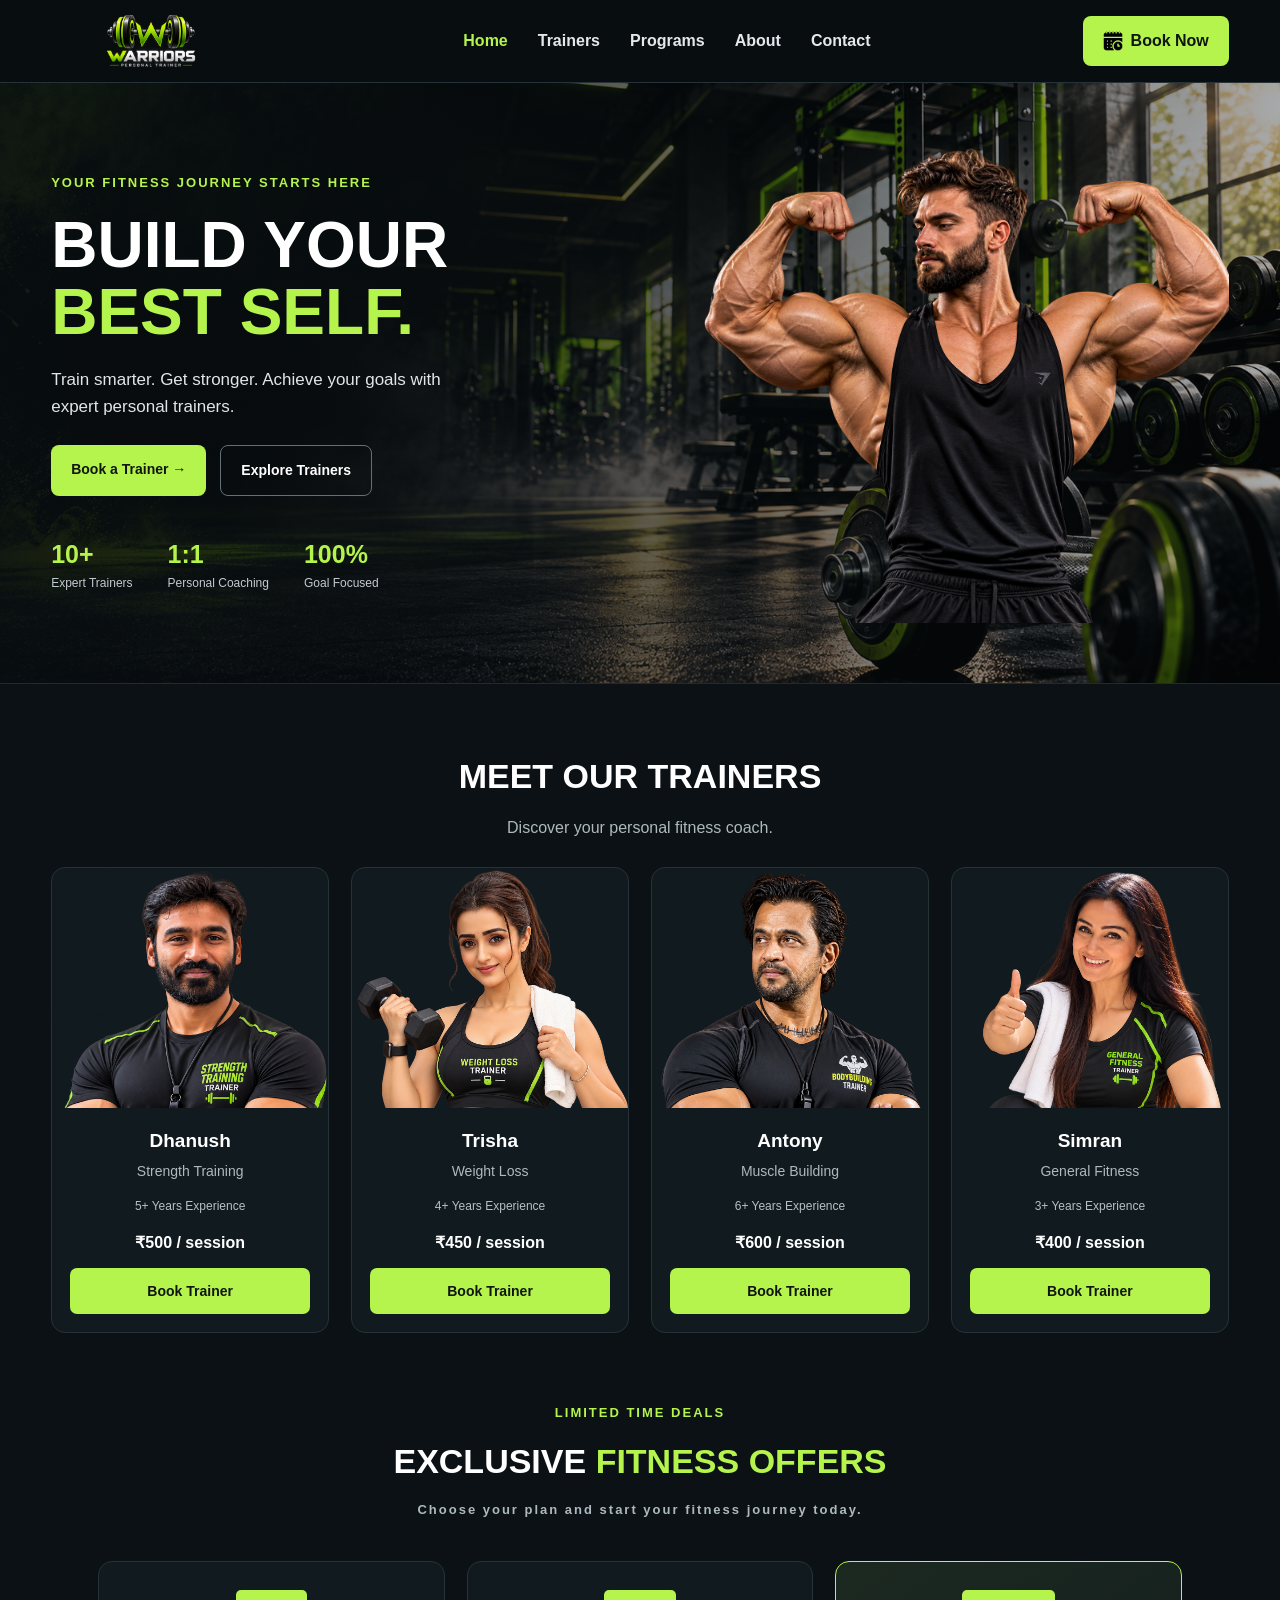
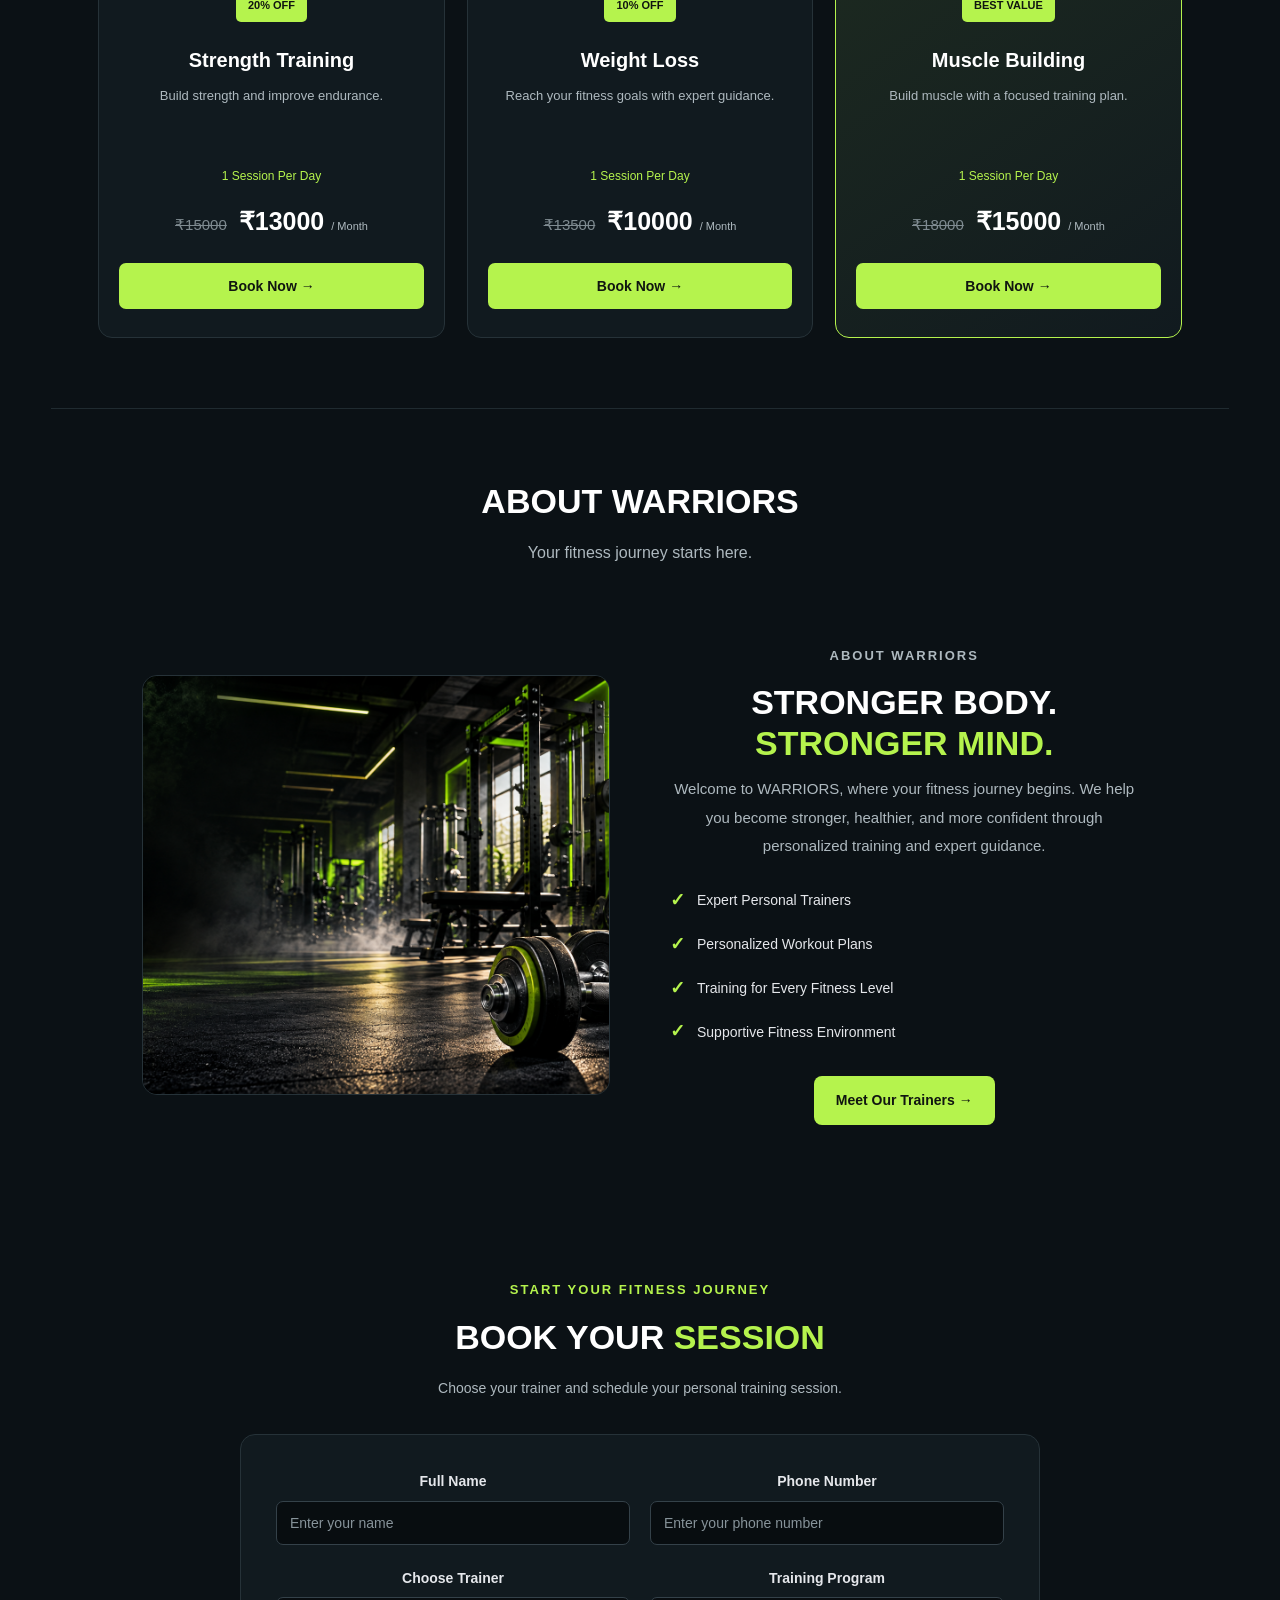
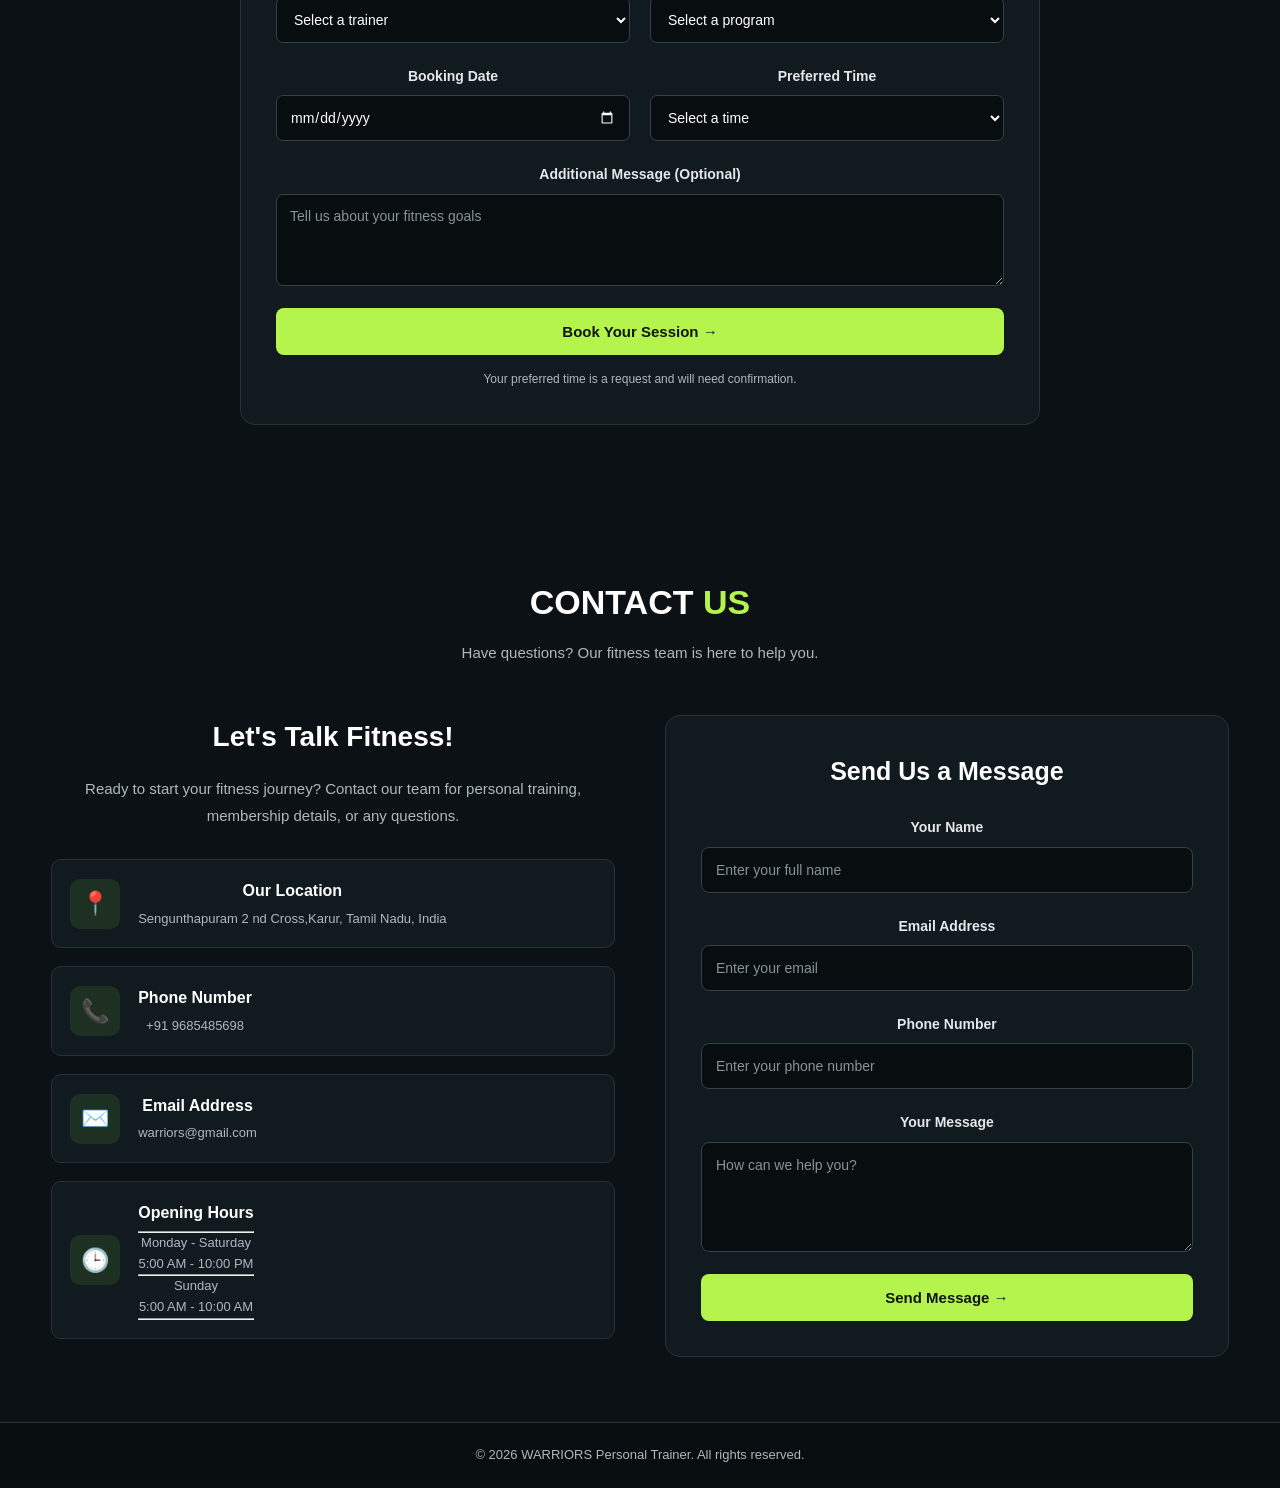
==== commit c006a928: "Update index.html" ====
--- a/index.html
+++ b/index.html
@@ -155,7 +155,7 @@
         <div class="trainer-card">
             <img src="img/trainer4.png" alt="Sneha Iyer">
             <div class="trainer-info">
-                <h3>Arjun</h3>
+                <h3>Simran</h3>
                 <p>General Fitness</p>
                 <span>3+ Years Experience</span>
                 <h4>₹400 / session</h4>
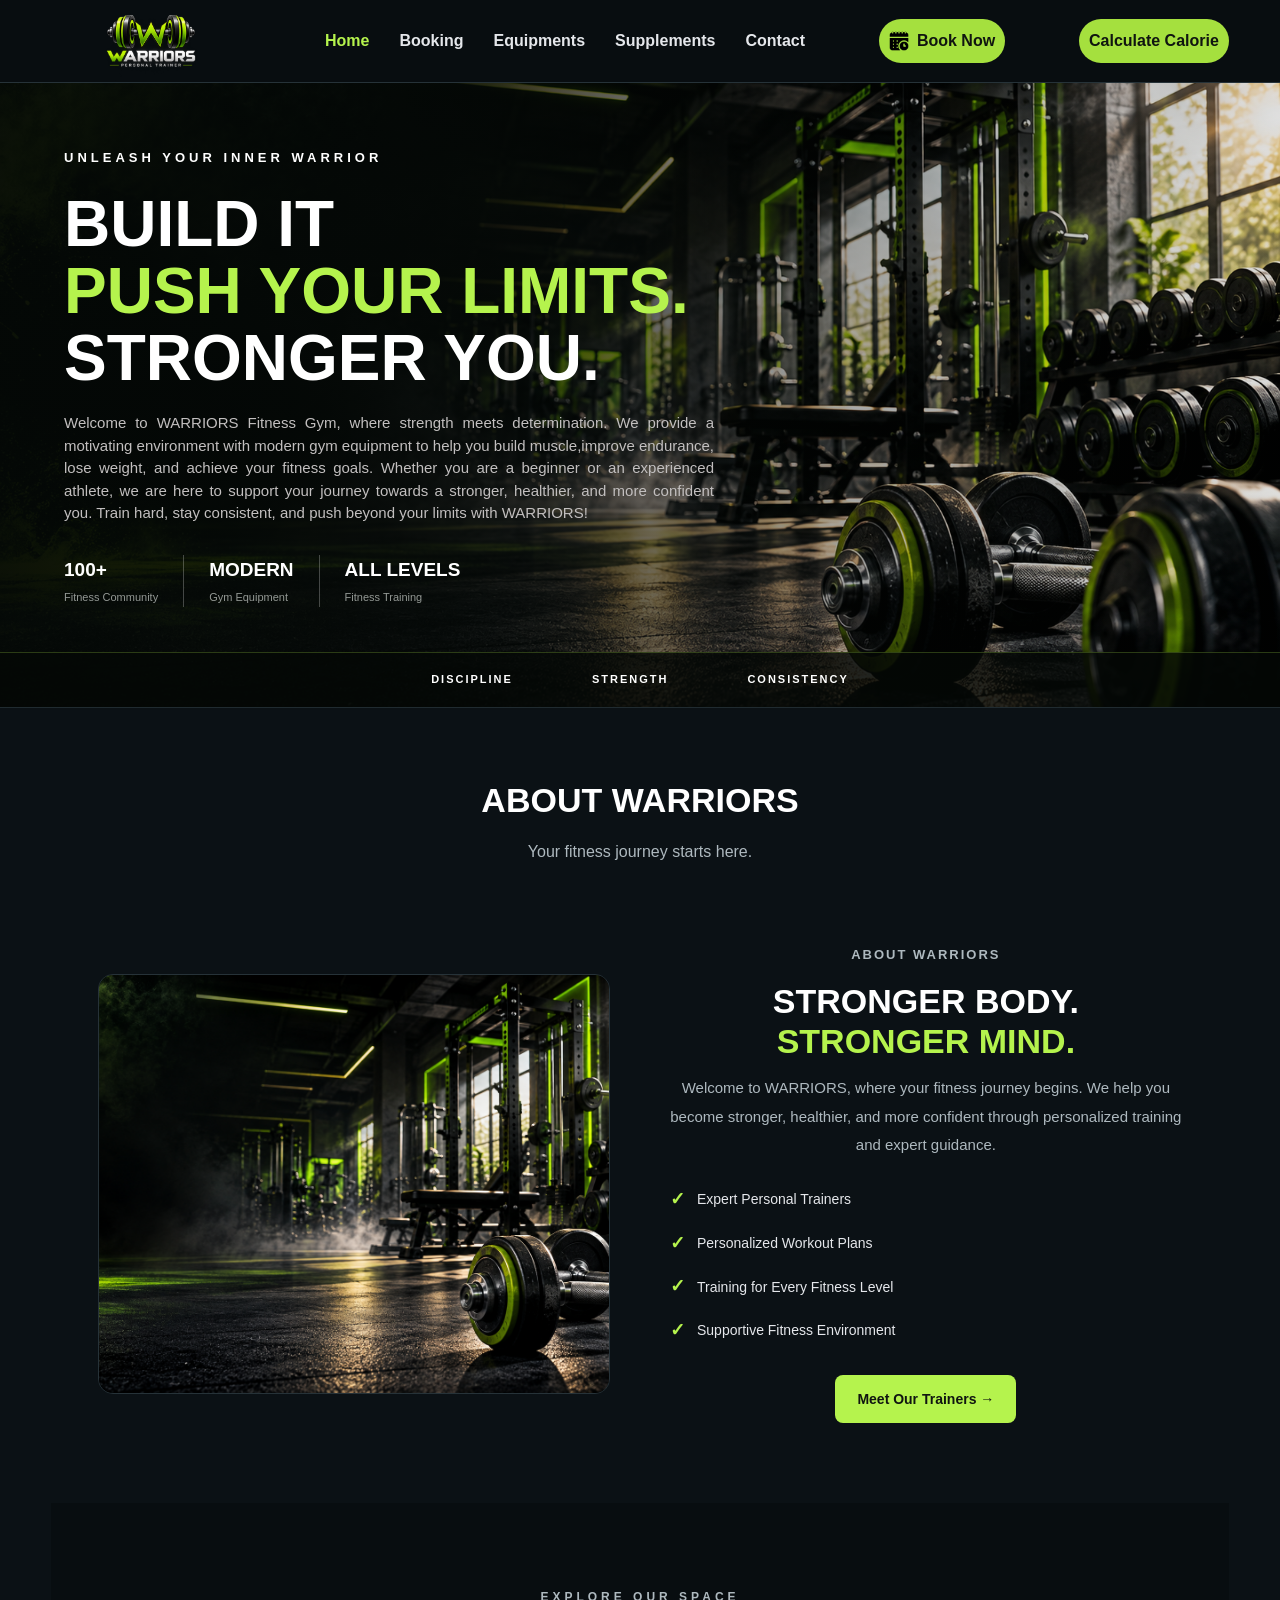
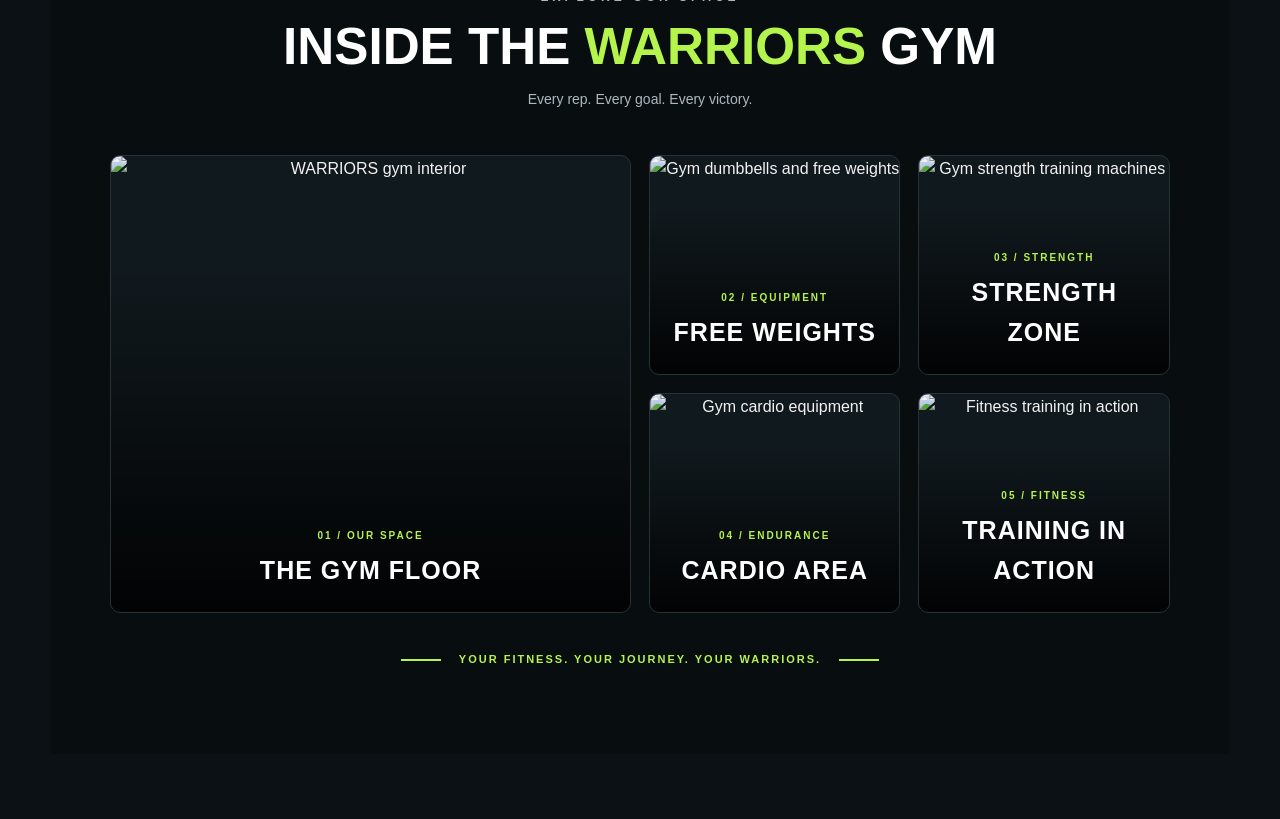
==== commit ad4b0767: "Add files via upload" ====
--- a/index.html
+++ b/index.html
@@ -5,16 +5,19 @@
     <meta charset="UTF-8">
     <meta name="viewport" content="width=device-width, initial-scale=1.0">
 
-    <title>WARRIORS | Personal Trainer Booking</title>
+    <title>WARRIORS | Fitness Gym</title>
 
     <link rel="stylesheet" href="style.css">
+    <link rel="stylesheet" href="index.css">
+
     <script src="script.js" defer></script>
 </head>
 
 <body>
 
+    <!-- HEADER -->
     <header>
-        <nav class="navbar" style="gap: 50% ;max-width: 1400px;
+          <nav class="navbar" style="gap: 50% ;max-width: 1400px;
     min-height: 82px;
     margin: auto;
     display: flex;
@@ -22,202 +25,95 @@
     justify-content: space-between;
     gap: 20px;">
 
-            <!-- Logo -->
-            <a href="#home" class="logo">
+            <!-- LOGO -->
+            <a href="index.html" class="logo">
                 <img src="img/image.png" alt="WARRIORS Gym Logo">
             </a>
 
-            <!-- Navigation Links -->
+            <!-- NAVIGATION -->
             <div class="nav-links">
-                <a href="#home" class="active">Home</a>
-                <a href="#trainers">Trainers</a>
-                <a href="#offers">Programs</a>
-                <a href="#about">About</a>
-                <a href="#contact">Contact</a>
-            </div>
-
-            <!-- Book Now Button -->
-            <a href="#booking" class="book-btn">
+                <a href="index.html" class="active">Home</a>
+                <a href="booking.html">Booking</a>
+                <a href="equipments.html">Equipments</a>
+                <a href="supplement.html">Supplements</a>
+                <a href="contact.html">Contact</a>
+            </div>
+
+            <!-- BOOK NOW -->
+            <a href="booking.html" class="book-btn">
                 <img src="img/calendar (1).png" alt="">
                 <span>Book Now</span>
             </a>
-
+            <a href="https://vasanthrajendran256.github.io/calorie-calculator/" class="book-btn" target="_blank">
+                
+                <span>Calculate Calorie</span>
+            </a>
+
+            <!-- MOBILE MENU -->
             <div class="toggle" id="toggle">
-                <img  src="img/list.png" alt="">
-            </div>
-
-          
+                <img src="img/list.png" alt="Open navigation menu">
+            </div>
 
         </nav>
     </header>
 
-    <!-- Hero Section -->
+    <!-- HOME SECTION -->
     <main>
-        <section class="hero" id="home">
-
-            <div class="hero-content">
-                <p class="subtitle">
-                    YOUR FITNESS JOURNEY STARTS HERE
+
+        <section class="hero1" id="home1">
+
+            <div class="hero1-overlay"></div>
+
+            <div class="hero1-content">
+
+                <p class="hero1-subtitle">
+                    UNLEASH YOUR INNER WARRIOR
                 </p>
 
                 <h1>
-                    BUILD YOUR<br>
-                    <span>BEST SELF.</span>
+                    BUILD IT<br>
+                    <span>PUSH YOUR LIMITS.</span><br>
+                    STRONGER YOU.<br>
+                    
                 </h1>
 
-                <p class="description">
-                    Train smarter. Get stronger. Achieve your goals
-                    with expert personal trainers.
+                <p class="hero1-description">
+                   Welcome to WARRIORS Fitness Gym, where strength meets determination. We provide a motivating environment with modern gym equipment to help you build muscle,improve endurance, lose weight, and achieve your fitness goals. Whether you are a beginner or an experienced athlete, we are here to support your journey towards a stronger, healthier, and more confident you. Train hard, stay consistent, and push beyond your limits with WARRIORS!
                 </p>
 
-                <div class="hero-buttons">
-                    <a href="#booking" class="primary-btn">
-                        Book a Trainer →
-                    </a>
-
-                    <a href="#trainers" class="secondary-btn">
-                        Explore Trainers
-                    </a>
+                <div class="hero1-stats">
+
+                    <div class="stat">
+                        <h3>100<span>+</span></h3>
+                        <p>Fitness Community</p>
+                    </div>
+
+                    <div class="stat">
+                        <h3>MODERN</h3>
+                        <p>Gym Equipment</p>
+                    </div>
+
+                    <div class="stat">
+                        <h3>ALL LEVELS</h3>
+                        <p>Fitness Training</p>
+                    </div>
+
                 </div>
 
-                <div class="stats">
-                    <div>
-                        <h2>10+</h2>
-                        <p>Expert Trainers</p>
-                    </div>
-
-                    <div>
-                        <h2>1:1</h2>
-                        <p>Personal Coaching</p>
-                    </div>
-
-                    <div>
-                        <h2>100%</h2>
-                        <p>Goal Focused</p>
-                    </div>
-                </div>
-            </div>
-
-            <div class="hero-image">
-                <img
-                    src="img\cbum.final.png"
-                    alt="Personal trainer working out with dumbbells"
-                >
+            </div>
+
+            <!-- BOTTOM MOTTO -->
+            <div class="hero1-bottom">
+                <span>DISCIPLINE</span>
+                <span class="green-line"></span>
+                <span>STRENGTH</span>
+                <span class="green-line"></span>
+                <span>CONSISTENCY</span>
             </div>
 
         </section>
-
-        <!-- Placeholder sections for navigation -->
-        <section class="placeholder-section" id="trainers">
-            <h2>MEET OUR <span>TRAINERS</span></h2>
-            <p>Discover your personal fitness coach.</p>
-<br>
- <div class="trainer-container">
-
-        <!-- Trainer 1 -->
-        <div class="trainer-card">
-            <img src="img/trainer1.png" alt="Arun Kumar">
-          
-            <div class="trainer-info">
-                <h3>Dhanush</h3>
-                <p>Strength Training</p>
-                <span>5+ Years Experience</span>
-                <h4>₹500 / session</h4>
-                <a href="#booking" class="trainer-btn">Book Trainer</a>
-            </div>
-        </div>
-
-        <!-- Trainer 2 -->
-        <div class="trainer-card">
-            <img src="img/trainer2.png" alt="Priya Sharma">
-            <div class="trainer-info">
-                <h3>Trisha</h3>
-                <p>Weight Loss</p>
-                <span>4+ Years Experience</span>
-                <h4>₹450 / session</h4>
-                <a href="#booking" class="trainer-btn">Book Trainer</a>
-            </div>
-        </div>
-
-        <!-- Trainer 3 -->
-        <div class="trainer-card">
-            <img src="img/trainer3.png" alt="Rahul Raj">
-            <div class="trainer-info">
-                <h3>Antony</h3>
-                <p>Muscle Building</p>
-                <span>6+ Years Experience</span>
-                <h4>₹600 / session</h4>
-                <a href="#booking" class="trainer-btn">Book Trainer</a>
-            </div>
-        </div>
-
-        <!-- Trainer 4 -->
-        <div class="trainer-card">
-            <img src="img/trainer4.png" alt="Sneha Iyer">
-            <div class="trainer-info">
-                <h3>Simran</h3>
-                <p>General Fitness</p>
-                <span>3+ Years Experience</span>
-                <h4>₹400 / session</h4>
-                <a href="#booking" class="trainer-btn">Book Trainer</a>
-            </div>
-        </div>
-
-    </div>
-      
-<section class="offers" id="offers">
-
-    <div class="section-heading">
-        <p>LIMITED TIME DEALS</p>
-        <h2>EXCLUSIVE <span>FITNESS OFFERS</span></h2>
-        <p>Choose your plan and start your fitness journey today.</p>
-    </div>
-
-    <div class="offer-container">
-
-        <!-- Offer 1 -->
-        <div class="offer-card">
-            <span class="discount">20% OFF</span>
-            <div class="offer-info">
-                <h3>Strength Training</h3>
-                <p>Build strength and improve endurance.</p>
-                <span>1 Session Per Day</span>
-                <h4><del>₹15000</del> ₹13000 <small>/ Month</small></h4>
-                <a href="#booking" class="trainer-btn">Book Now →</a>
-            </div>
-        </div>
-
-        <!-- Offer 2 -->
-        <div class="offer-card">
-            <span class="discount">10% OFF</span>
-            <div class="offer-info">
-                <h3>Weight Loss</h3>
-                <p>Reach your fitness goals with expert guidance.</p>
-                <span>1 Session Per Day</span>
-                <h4><del>₹13500</del> ₹10000 <small>/ Month</small></h4>
-                <a href="#booking" class="trainer-btn">Book Now →</a>
-            </div>
-        </div>
-
-        <!-- Offer 3 -->
-        <div class="offer-card featured">
-            <span class="discount">BEST VALUE</span>
-            <div class="offer-info">
-                <h3>Muscle Building</h3>
-                <p>Build muscle with a focused training plan.</p>
-                <span>1 Session Per Day</span>
-                <h4><del>₹18000</del> ₹15000 <small>/ Month</small></h4>
-                <a href="#booking" class="trainer-btn">Book Now →</a>
-            </div>
-        </div>
-
-      
-
-    </div>
 </section>
-
-
-        <section class="placeholder-section" id="about">
+       <section class="placeholder-section" id="about">
             <h2>ABOUT <span>WARRIORS</span></h2>
             <p>Your fitness journey starts here.</p>
 <section class="about" id="about">
@@ -260,244 +156,75 @@
             </div>
         </div>
 
-        <a href="#trainers" class="about-btn">
+        <a href="booking.html" class="about-btn">
             Meet Our Trainers →
         </a>
     </div>
 
 </section>
 
-            
-<section class="booking" id="booking">
-
-    <div class="booking-heading">
-        <p>START YOUR FITNESS JOURNEY</p>
-        <h2>BOOK YOUR <span>SESSION</span></h2>
-        <p>Choose your trainer and schedule your personal training session.</p>
-    </div>
-
-    <form class="booking-form" id="bookingForm">
-
-        <div class="form-row">
-            <div class="form-group">
-                <label for="fullname">Full Name</label>
-                <input
-                    type="text"
-                    id="fullname"
-                    name="fullname"
-                    placeholder="Enter your name"
-                    required
-                >
-            </div>
-
-            <div class="form-group">
-                <label for="phone">Phone Number</label>
-                <input
-                    type="tel"
-                    id="phone"
-                    name="phone"
-                    placeholder="Enter your phone number"
-                    pattern="[0-9]{10}"
-                    maxlength="10"
-                    required
-                >
-            </div>
-        </div>
-
-        <div class="form-row">
-            <div class="form-group">
-                <label for="trainer">Choose Trainer</label>
-                <select id="trainer" name="trainer" required>
-                    <option value="">Select a trainer</option>
-                    <option value="Arun Kumar">Dhanush</option>
-                    <option value="Priya Sharma">Trisha</option>
-                    <option value="Rahul Raj">Antony </option>
-                    <option value="Sneha Iyer">Simran</option>
-                </select>
-            </div>
-
-            <div class="form-group">
-                <label for="program">Training Program</label>
-                <select id="program" name="program" required>
-                    <option value="">Select a program</option>
-                    <option value="Strength Training">Strength Training</option>
-                    <option value="Weight Loss">Weight Loss</option>
-                    <option value="Muscle Building">Muscle Building</option>
-                    <option value="General Fitness">General Fitness</option>
-                </select>
-            </div>
-        </div>
-
-        <div class="form-row">
-            <div class="form-group">
-                <label for="date">Booking Date</label>
-                <input type="date" id="date" name="date" required>
-            </div>
-
-            <div class="form-group">
-                <label for="time">Preferred Time</label>
-                <select id="time" name="time" required>
-                    <option value="">Select a time</option>
-                    <option value="06:00 AM">06:00 AM</option>
-                    <option value="07:00 AM">07:00 AM</option>
-                    <option value="08:00 AM">08:00 AM</option>
-                    <option value="05:00 PM">05:00 PM</option>
-                    <option value="06:00 PM">06:00 PM</option>
-                    <option value="07:00 PM">07:00 PM</option>
-                </select>
-            </div>
-        </div>
-
-        <div class="form-group">
-            <label for="message">Additional Message (Optional)</label>
-            <textarea
-                id="message"
-                name="message"
-                placeholder="Tell us about your fitness goals"
-                rows="4"
-            ></textarea>
-        </div>
-
-        <button type="submit" class="submit-btn" id="submit">
-            Book Your Session →
-        </button>
-
-        <p class="form-note">
-            Your preferred time is a request and will need confirmation.
-        </p>
-
-    </form>
+
+<section class="gallery" id="gallery">
+
+    <div class="gallery-heading">
+        <p class="gallery-subtitle">EXPLORE OUR SPACE</p>
+        <h2>INSIDE THE <span>WARRIORS</span> GYM</h2>
+        <p>Every rep. Every goal. Every victory.</p>
+    </div>
+
+    <div class="gallery-grid">
+
+        <div class="gallery-item gallery-large">
+            <img src="img/gallery.jpeg" alt="WARRIORS gym interior">
+            <div class="gallery-overlay">
+                <span>01 / OUR SPACE</span>
+                <h3>THE GYM FLOOR</h3>
+            </div>
+        </div>
+
+        <div class="gallery-item">
+            <img src="img\gallery2.jpeg" alt="Gym dumbbells and free weights">
+            <div class="gallery-overlay">
+                <span>02 / EQUIPMENT</span>
+                <h3>FREE WEIGHTS</h3>
+            </div>
+        </div>
+
+        <div class="gallery-item">
+            <img src="img/gallery3.jpeg" alt="Gym strength training machines">
+            <div class="gallery-overlay">
+                <span>03 / STRENGTH</span>
+                <h3>STRENGTH ZONE</h3>
+            </div>
+        </div>
+
+        <div class="gallery-item">
+            <img src="img/gallery4.jpeg" alt="Gym cardio equipment">
+            <div class="gallery-overlay">
+                <span>04 / ENDURANCE</span>
+                <h3>CARDIO AREA</h3>
+            </div>
+        </div>
+
+        <div class="gallery-item">
+            <img src="img/gallery5.jpeg" alt="Fitness training in action">
+            <div class="gallery-overlay">
+                <span>05 / FITNESS</span>
+                <h3>TRAINING IN ACTION</h3>
+            </div>
+        </div>
+
+    </div>
+
+    <div class="gallery-footer">
+        <span></span>
+        <p>YOUR FITNESS. YOUR JOURNEY. YOUR WARRIORS.</p>
+        <span></span>
+    </div>
 
 </section>
 
-        </section>
-
-    <div class="contact-heading" id="contact">
-        <h2>CONTACT <span>US</span></h2>
-        <p>Have questions? Our fitness team is here to help you.</p>
-    </div>
-
-    <div class="contact-container">
-
-        <!-- LEFT SIDE -->
-        <div class="contact-info">
-
-            <h3>Let's Talk Fitness!</h3>
-
-            <p class="contact-description">
-                Ready to start your fitness journey?
-                Contact our team for personal training,
-                membership details, or any questions.
-            </p>
-
-            <div class="contact-box">
-                <div class="contact-icon">📍</div>
-                <div>
-                    <h4>Our Location</h4>
-                    <p>Sengunthapuram 2 nd Cross,Karur, Tamil Nadu, India</p>
-                </div>
-            </div>
-
-            <div class="contact-box">
-                <div class="contact-icon">📞</div>
-                <div>
-                    <h4>Phone Number</h4>
-                    <p>+91 9685485698</p>
-                </div>
-            </div>
-
-            <div class="contact-box">
-                <div class="contact-icon">✉️</div>
-                <div>
-                    <h4>Email Address</h4>
-                    <p>warriors@gmail.com</p>
-                </div>
-            </div>
-
-            <div class="contact-box">
-                <div class="contact-icon">🕒</div>
-                <div>
-                    <h4>Opening Hours</h4>
-                    <hr>
-                    <p>Monday - Saturday</p>
-                    <p>5:00 AM - 10:00 PM</p>
-                    <hr>
-                     <p>Sunday</p>
-                    <p>5:00 AM - 10:00 AM</p>
-                    <hr>
-                </div>
-            </div>
-
-           
-
-        </div>
-
-        <!-- RIGHT SIDE -->
-        <div class="contact-form-container">
-
-            <h3>Send Us a Message</h3>
-
-            <form id="contactForm">
-
-                <div class="contact-form-group">
-                    <label for="contactName">Your Name</label>
-                    <input
-                        type="text"
-                        id="contactName"
-                        placeholder="Enter your full name"
-                        required
-                    >
-                </div>
-
-                <div class="contact-form-group">
-                    <label for="contactEmail">Email Address</label>
-                    <input
-                        type="email"
-                        id="contactEmail"
-                        placeholder="Enter your email"
-                        required
-                    >
-                </div>
-
-                <div class="contact-form-group">
-                    <label for="contactPhone">Phone Number</label>
-                    <input
-                        type="tel"
-                        id="contactPhone"
-                        placeholder="Enter your phone number"
-                        pattern="[0-9]{10}"
-                        maxlength="10"
-                        required
-                    >
-                </div>
-
-                <div class="contact-form-group">
-                    <label for="contactMessage">Your Message</label>
-                    <textarea
-                        id="contactMessage"
-                        rows="5"
-                        placeholder="How can we help you?"
-                        required
-                    ></textarea>
-                </div>
-
-                <button type="submit" class="contact-submit">
-                    Send Message →
-                </button>
-
-            </form>
-
-        </div>
-
-    </div>
-
-</section>
-        </section>
     </main>
-
-    <footer>
-        <p>© 2026 WARRIORS Personal Trainer. All rights reserved.</p>
-    </footer>
 
 </body>
 </html>
--- a/style.css
+++ b/style.css
@@ -81,9 +81,9 @@
     align-items: center;
     justify-content: center;
     gap: 8px;
-    padding: 12px 20px;
-    border-radius: 8px;
-    background-color: #b5f34d;
+    padding: 9px  10px;
+    border-radius: 50px;
+    background-color: #a5e03e;
     color: #101510;
     text-decoration: none;
     font-weight: bold;
@@ -99,7 +99,7 @@
 }
 
 .book-btn:hover {
-    background-color: #a0df36;
+    background-color: #b7e765;
     transform: translateY(-2px);
 }
 
@@ -152,7 +152,7 @@
 /* HERO SECTION */
 .hero {
     max-width: 1400px;
-    min-height: 600px;
+    min-height: 450px;
     margin: auto;
     padding: 50px 4%;
 
@@ -614,7 +614,7 @@
 /* ABOUT SECTION */
 .about {
     max-width: 1400px;
-    margin: auto;
+    margin-top: auto;
     padding: 80px 4%;
 
     display: flex;
@@ -915,265 +915,7 @@
 }
 /* CONTACT SECTION */
 
-.contact {
-    max-width: 1400px;
-    margin: auto;
-    padding: 80px 4%;
-}
-
-/* HEADING */
-
-.contact-heading {
-    text-align: center;
-    margin-bottom: 50px;
-}
-
-.contact-heading p:first-child {
-    color: #b5f34d;
-    font-size: 13px;
-    font-weight: bold;
-    letter-spacing: 2px;
-}
-
-.contact-heading h2 {
-    font-size: 38px;
-    margin: 10px 0;
-}
-
-.contact-heading h2 span {
-    color: #b5f34d;
-}
-
-.contact-heading p:last-child {
-    color: #aeb9bf;
-    font-size: 15px;
-}
-
-/* CONTACT LAYOUT */
-
-.contact-container {
-    display: grid;
-    grid-template-columns: 1fr 1fr;
-    gap: 50px;
-}
-
-/* LEFT SIDE */
-
-.contact-info h3 {
-    font-size: 28px;
-    margin-bottom: 15px;
-}
-
-.contact-description {
-    color: #aeb9bf;
-    font-size: 15px;
-    line-height: 1.8;
-    margin-bottom: 30px;
-}
-
-/* CONTACT BOX */
-
-.contact-box {
-    display: flex;
-    align-items: center;
-    gap: 18px;
-
-    background: #111a1f;
-    border: 1px solid #263238;
-    border-radius: 10px;
-
-    padding: 18px;
-    margin-bottom: 18px;
-
-    transition: 0.3s;
-}
-
-.contact-box:hover {
-    border-color: #b5f34d;
-    transform: translateX(5px);
-}
-
-.contact-icon {
-    width: 50px;
-    height: 50px;
-
-    background: #1e3021;
-    border-radius: 10px;
-
-    display: flex;
-    align-items: center;
-    justify-content: center;
-
-    font-size: 23px;
-    flex-shrink: 0;
-}
-
-.contact-box h4 {
-    font-size: 16px;
-    margin-bottom: 5px;
-}
-
-.contact-box p {
-    color: #aeb9bf;
-    font-size: 13px;
-}
-
-/* WHATSAPP BUTTON */
-
-.whatsapp-btn {
-    display: inline-block;
-
-    margin-top: 15px;
-    padding: 14px 25px;
-
-    background: #25d366;
-    color: #ffffff;
-
-    text-decoration: none;
-    font-size: 14px;
-    font-weight: bold;
-
-    border-radius: 8px;
-    transition: 0.3s;
-}
-
-.whatsapp-btn:hover {
-    background: #1ebe5d;
-    transform: translateY(-3px);
-}
-
-/* RIGHT SIDE CONTACT FORM */
-
-.contact-form-container {
-    background: #111a1f;
-    border: 1px solid #263238;
-    border-radius: 15px;
-    padding: 35px;
-}
-
-.contact-form-container h3 {
-    font-size: 25px;
-    margin-bottom: 25px;
-}
-
-/* FORM GROUP */
-
-.contact-form-group {
-    display: flex;
-    flex-direction: column;
-    margin-bottom: 22px;
-}
-
-.contact-form-group label {
-    font-size: 14px;
-    font-weight: bold;
-    margin-bottom: 8px;
-    color: #e5e7eb;
-}
-
-.contact-form-group input,
-.contact-form-group textarea {
-    width: 100%;
-    padding: 14px;
-
-    background: #080d10;
-    color: white;
-
-    border: 1px solid #344149;
-    border-radius: 8px;
-
-    font-size: 14px;
-    font-family: Arial, sans-serif;
-
-    outline: none;
-    transition: 0.3s;
-}
-
-.contact-form-group input:focus,
-.contact-form-group textarea:focus {
-    border-color: #b5f34d;
-}
-
-.contact-form-group input::placeholder,
-.contact-form-group textarea::placeholder {
-    color: #87939a;
-}
-
-.contact-form-group textarea {
-    resize: vertical;
-}
-
-/* SUBMIT BUTTON */
-
-.contact-submit {
-    width: 100%;
-    padding: 15px;
-
-    background: #b5f34d;
-    color: #101510;
-
-    border: none;
-    border-radius: 8px;
-
-    font-size: 15px;
-    font-weight: bold;
-
-    cursor: pointer;
-    transition: 0.3s;
-}
-
-.contact-submit:hover {
-    background: #a0df36;
-    transform: translateY(-2px);
-}
-
-/* TABLET */
-
-@media (max-width: 900px) {
-
-    .contact-container {
-        gap: 25px;
-    }
-
-    .contact-form-container {
-        padding: 25px;
-    }
-}
-
-/* MOBILE */
-
-@media (max-width: 700px) {
-
-    .contact {
-        padding: 50px 5%;
-    }
-
-    .contact-heading h2 {
-        font-size: 30px;
-    }
-
-    .contact-container {
-        grid-template-columns: 1fr;
-        gap: 35px;
-    }
-
-    .contact-info h3 {
-        font-size: 24px;
-    }
-
-    .contact-form-container {
-        padding: 22px;
-    }
-
-    .contact-box {
-        padding: 15px;
-    }
-
-    .whatsapp-btn {
-        width: 100%;
-        text-align: center;
-    }
-}
+
 /* PLACEHOLDER SECTIONS */
 .placeholder-section {
     max-width: 1400px;
--- a/index.css
+++ b/index.css
@@ -0,0 +1,438 @@
+
+/* HERO SECTION */
+.hero1 {
+    min-height: 450px;
+    position: relative;
+    isolation: isolate;
+    overflow: hidden;
+
+    display: flex;
+    align-items: center;
+
+    background-image: url("img/home.png");
+    background-size: cover;
+    background-position: center;
+    background-repeat: no-repeat;
+}
+
+/* DARK OVERLAY */
+.hero1-overlay {
+    position: absolute;
+    inset: 0;
+    z-index: -1;
+
+    background: linear-gradient(
+        90deg,
+        rgba(4, 8, 6, 0.96) 0%,
+        rgba(4, 8, 6, 0.84) 35%,
+        rgba(4, 8, 6, 0.35) 65%,
+        rgba(4, 8, 6, 0.12) 100%
+    );
+}
+
+/* HERO CONTENT */
+.hero1-content {
+    width: 100%;
+    max-width: 1500px;
+    margin: auto;
+    padding: 65px 5% 100px;
+}
+
+.hero1-subtitle {
+    color: var(--lime);
+    font-size: 13px;
+    font-weight: 700;
+    letter-spacing: 4px;
+    margin-bottom: 22px;
+}
+
+/* MAIN HEADING */
+.hero1 h1 {
+    font-size: clamp(38px, 5vw, 68px);
+    line-height: 1.05;
+    font-weight: 900;
+    margin-bottom: 20px;
+}
+
+.hero1 h1 span {
+    color: #b5f34d;
+}
+
+/* DESCRIPTION */
+.hero1-description {
+  
+    color:rgb(194, 191, 191);
+    font-size: 15px;
+    line-height: 1.5;
+    margin-bottom: 30px;
+    max-width: 650px;
+    text-align: justify;
+}
+
+/* BUTTONS - supports existing shared button classes */
+.hero1-buttons {
+    display: flex;
+    flex-wrap: wrap;
+    gap: 15px;
+    margin-bottom: 45px;
+}
+.about-btn:hover {
+    background: #a0df36;
+    transform: translateY(-2px);
+}
+/* STATS */
+.hero1-stats {
+    display: flex;
+    flex-wrap: wrap;
+    gap: 0;
+    max-width: 570px;
+}
+
+.stat {
+    padding: 0 25px;
+    border-left: 1px solid rgba(255, 255, 255, 0.25);
+}
+
+.stat:first-child {
+    padding-left: 0;
+    border-left: none;
+}
+
+.stat h3 {
+    color: var(--lime);
+    font-size: 19px;
+    font-weight: 800;
+    margin-bottom: 4px;
+}
+
+.stat h3 span {
+    color: var(--lime);
+}
+
+.stat p {
+    color: #949995;
+    font-size: 11px;
+}
+
+/* BOTTOM MOTTO */
+.hero1-bottom {
+    position: absolute;
+    bottom: 0;
+    left: 0;
+    width: 100%;
+
+    display: flex;
+    align-items: center;
+    justify-content: center;
+    gap: 22px;
+
+    padding: 18px;
+    background: rgba(4, 8, 6, 0.82);
+    border-top: 1px solid rgba(181, 243, 77, 0.22);
+
+    color: #FFFFFF;
+    font-size: 11px;
+    font-weight: 700;
+    letter-spacing: 2px;
+}
+
+.green-line {
+    width: 35px;
+    height: 2px;
+    background: var(--lime);
+}
+
+/* TABLET */
+@media (max-width: 1050px) {
+    .hero1 {
+        min-height: 620px;
+        background-position: 62% center;
+    }
+
+    .hero1-content {
+        padding: 55px 5% 100px;
+    }
+
+    .hero1 h1 {
+        font-size: clamp(48px, 7vw, 75px);
+    }
+
+    .hero1-description {
+        max-width: 430px;
+    }
+
+    .stat {
+        padding: 0 15px;
+    }
+}
+
+/* MOBILE */
+@media (max-width: 650px) {
+    .hero1 {
+        min-height: 680px;
+        align-items: flex-start;
+        background-position: 62% center;
+    }
+
+    .hero1-overlay {
+        background: linear-gradient(
+            90deg,
+            rgba(4, 8, 6, 0.94),
+            rgba(4, 8, 6, 0.72)
+        );
+    }
+
+    .hero1-content {
+        padding: 55px 5% 100px;
+    }
+
+    .hero1-subtitle {
+        font-size: 11px;
+        letter-spacing: 2px;
+    }
+
+    .hero1 h1 {
+        font-size: clamp(45px, 10vw, 65px);
+    }
+
+    .hero1-description {
+        max-width: 100%;
+        font-size: 14px;
+    }
+
+    .hero1-buttons {
+        gap: 10px;
+    }
+
+    .hero1-stats {
+        gap: 15px;
+    }
+
+    .stat {
+        padding: 0 10px;
+    }
+
+    .stat h3 {
+        font-size: 15px;
+    }
+
+    .stat p {
+        font-size: 10px;
+    }
+
+    .hero1-bottom {
+        gap: 10px;
+        font-size: 9px;
+        letter-spacing: 1px;
+        padding: 15px 5px;
+    }
+
+    .green-line {
+        width: 15px;
+    }
+}
+
+/* SMALL MOBILE */
+@media (max-width: 380px) {
+    .hero1 h1 {
+        font-size: 43px;
+    }
+
+    .hero1-stats {
+        gap: 10px;
+    }
+
+    .stat {
+        padding: 0 7px;
+    }
+
+    .hero1-bottom {
+        font-size: 8px;
+        gap: 6px;
+    }
+}
+
+/* GALLERY SECTION */
+.gallery {
+    padding: 85px 5%;
+    background: #080D10;
+    color: #FFFFFF;
+}
+
+/* HEADING */
+.gallery-heading {
+    text-align: center;
+    margin-bottom: 45px;
+}
+
+.gallery-subtitle {
+    color: #B5F34D;
+    font-size: 12px;
+    font-weight: 700;
+    letter-spacing: 4px;
+    margin-bottom: 12px;
+}
+
+.gallery-heading h2 {
+    font-family: 'Bebas Neue', sans-serif;
+    font-size: clamp(32px, 4vw, 52px);
+    line-height: 1.1;
+    margin-bottom: 12px;
+}
+
+.gallery-heading h2 span {
+    color: #B5F34D;
+}
+
+.gallery-heading > p:last-child {
+    color: #AEB9BF;
+    font-size: 14px;
+}
+
+/* GALLERY GRID */
+.gallery-grid {
+    max-width: 1250px;
+    margin: auto;
+    display: grid;
+    grid-template-columns: repeat(4, minmax(0, 1fr));
+    grid-auto-rows: 220px;
+    gap: 18px;
+}
+
+/* IMAGE CARDS */
+.gallery-item {
+    position: relative;
+    overflow: hidden;
+    border-radius: 10px;
+    border: 1px solid #263238;
+    background: #111A1F;
+    isolation: isolate;
+}
+
+.gallery-large {
+    grid-column: span 2;
+    grid-row: span 2;
+}
+
+.gallery-item img {
+    width: 100%;
+    height: 100%;
+    display: block;
+    object-fit: cover;
+    transition: transform 0.5s ease;
+}
+
+.gallery-item:hover img {
+    transform: scale(1.08);
+}
+
+/* IMAGE OVERLAY */
+.gallery-overlay {
+    position: absolute;
+    inset: 0;
+    display: flex;
+    flex-direction: column;
+    justify-content: flex-end;
+    padding: 22px;
+
+    background: linear-gradient(
+        to top,
+        rgba(0, 0, 0, 0.9),
+        rgba(0, 0, 0, 0.05) 75%
+    );
+
+    transition: background 0.3s ease;
+}
+
+.gallery-overlay span {
+    color: #B5F34D;
+    font-size: 10px;
+    font-weight: 700;
+    letter-spacing: 2px;
+    margin-bottom: 6px;
+}
+
+.gallery-overlay h3 {
+    font-family: 'Bebas Neue', sans-serif;
+    font-size: 25px;
+    letter-spacing: 1px;
+}
+
+.gallery-item:hover {
+    border-color: #B5F34D;
+}
+
+/* FOOTER MOTTO */
+.gallery-footer {
+    display: flex;
+    align-items: center;
+    justify-content: center;
+    gap: 18px;
+    margin-top: 38px;
+    text-align: center;
+}
+
+.gallery-footer span {
+    width: 40px;
+    height: 2px;
+    background: #B5F34D;
+}
+
+.gallery-footer p {
+    color: #B5F34D;
+    font-size: 11px;
+    font-weight: 700;
+    letter-spacing: 2px;
+}
+
+/* TABLET */
+@media (max-width: 900px) {
+    .gallery-grid {
+        grid-template-columns: repeat(2, minmax(0, 1fr));
+        grid-auto-rows: 230px;
+    }
+
+    .gallery-large {
+        grid-column: span 2;
+        grid-row: span 1;
+    }
+}
+
+/* MOBILE */
+@media (max-width: 550px) {
+    .gallery {
+        padding: 55px 5%;
+    }
+
+    .gallery-grid {
+        grid-template-columns: 1fr;
+        grid-auto-rows: 240px;
+        gap: 14px;
+    }
+
+    .gallery-large {
+        grid-column: span 1;
+    }
+
+    .gallery-overlay {
+        padding: 18px;
+    }
+
+    .gallery-overlay h3 {
+        font-size: 23px;
+    }
+
+    .gallery-footer {
+        gap: 8px;
+    }
+
+    .gallery-footer span {
+        width: 18px;
+    }
+
+    .gallery-footer p {
+        font-size: 9px;
+        letter-spacing: 1px;
+    }
+}
+
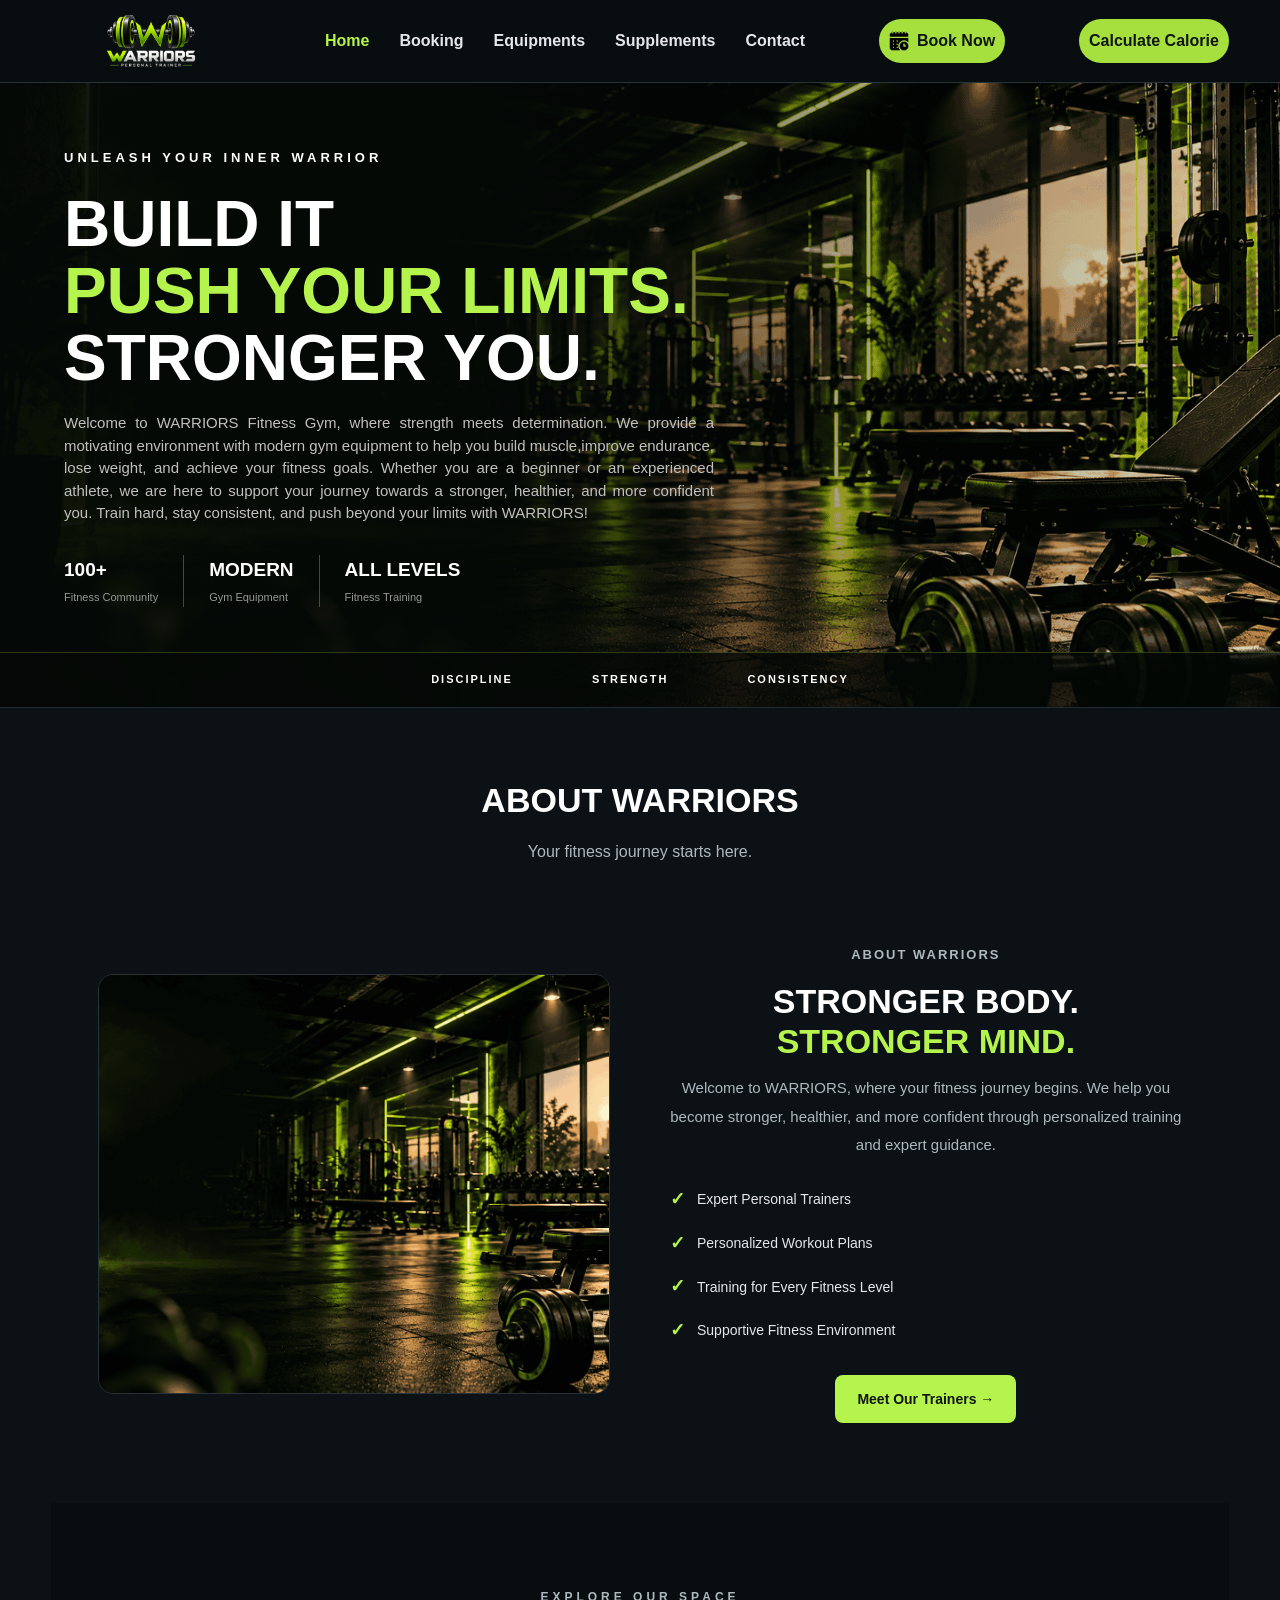
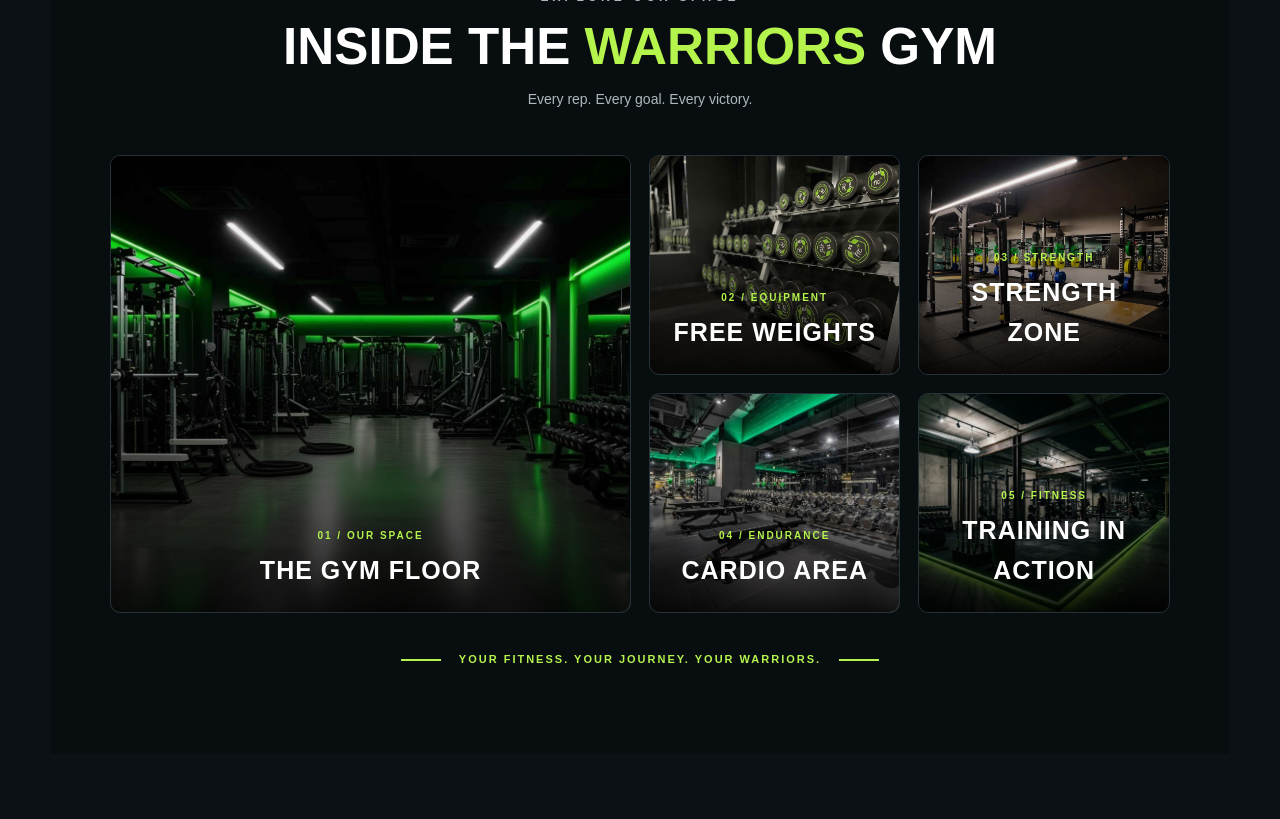
==== commit f6ca134d: "Update index.html" ====
--- a/index.html
+++ b/index.html
@@ -59,7 +59,9 @@
 
     <!-- HOME SECTION -->
     <main>
-
+  <section class="but" >
+            <div class="calorie"><button><a href="https://vasanthrajendran256.github.io/calorie-calculator/" target="_blank"><h2>Calorie Calculator</h2></a></button><p>-  Calculate Your Calorie Intake</p> </div>
+        </section>
         <section class="hero1" id="home1">
 
             <div class="hero1-overlay"></div>
--- a/style.css
+++ b/style.css
@@ -123,8 +123,8 @@
     }
 
     .toggle img {
-        width: 30px;
-        height: 30px;
+        width: 40px;
+        height: 40px;
     }
 
     .nav-links {
@@ -608,6 +608,7 @@
     .trainer-card > img {
         height: 300px;
     }
+    
 }
 
 
@@ -1087,3 +1088,40 @@
         max-width: 90px;
     }
 }
+.calorie{
+    display: none;
+
+}
+@media (max-width: 650px){
+    .but{
+        margin: 0px;
+        padding: 10px 0px 10px 0px;
+        align-items: center;
+       justify-content: center;
+       text-align: center;
+       /* border: 2px solid white; */
+       
+    }
+    .calorie{
+        display: contents;
+      
+       
+    }
+    .calorie h2{
+       color: #090909;
+       font-size: medium;
+    }
+    p{
+        color: #a3aaae;
+    }
+    .calorie a{
+        text-decoration: none;
+    }
+    button{
+        background-color: #b5f34d;
+        border: 2px solid rgb(10, 0, 0);
+        border-radius: 20px;
+        padding: 5px 20px;
+    }
+   
+}
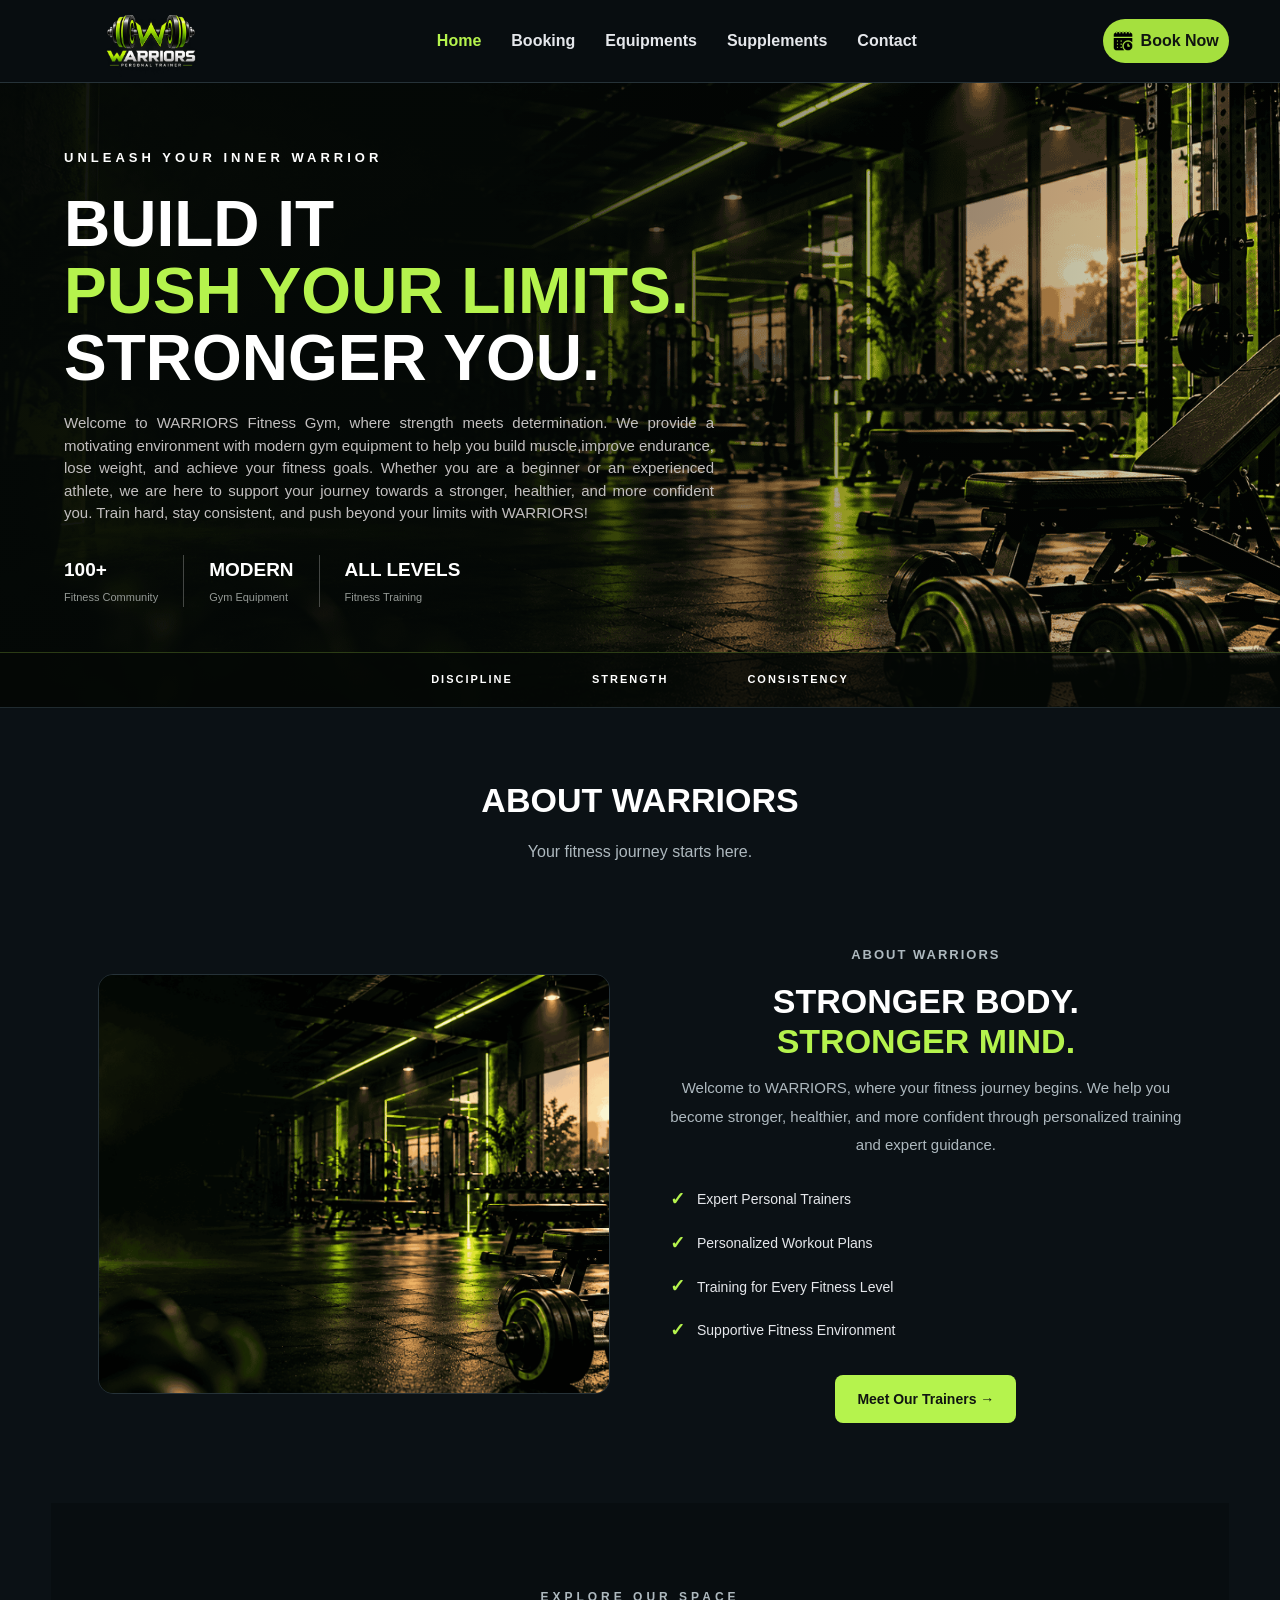
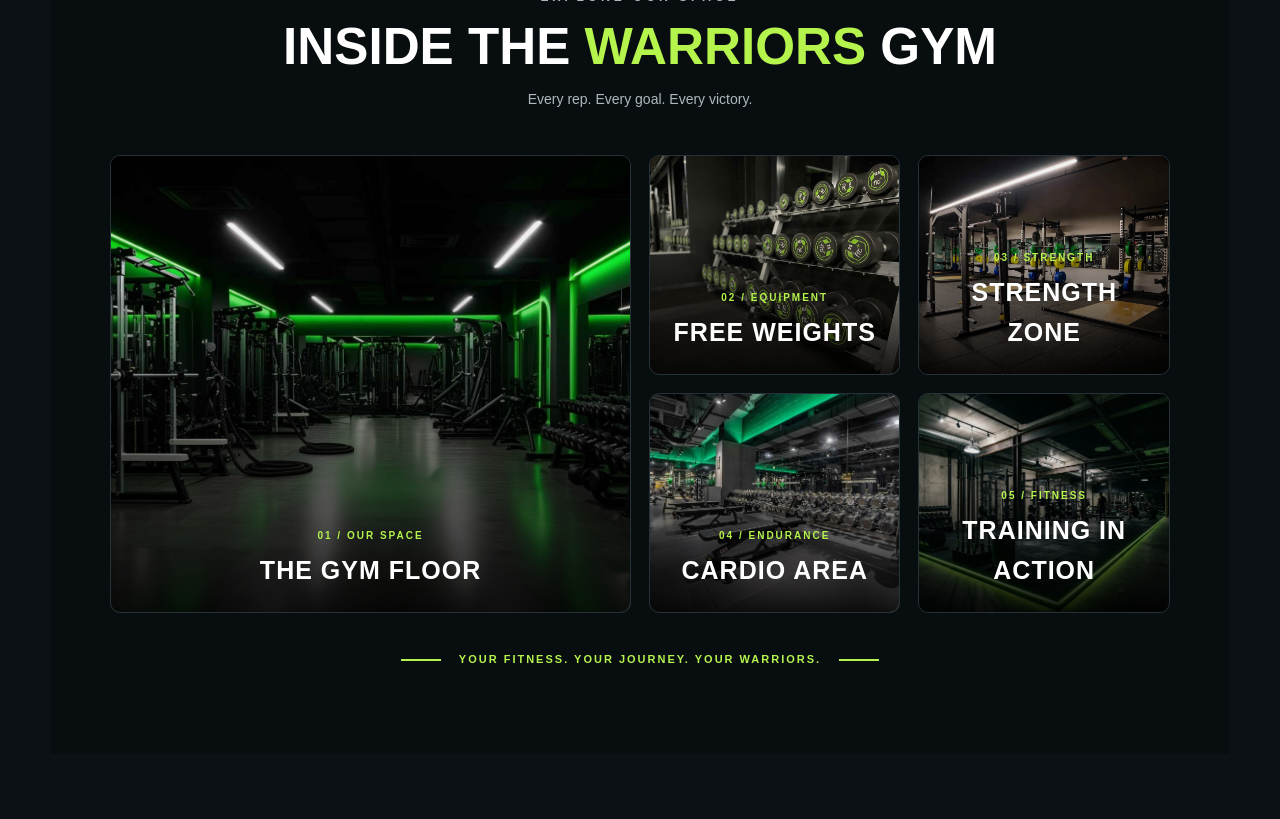
==== commit 020a7890: "Update index.html" ====
--- a/index.html
+++ b/index.html
@@ -44,10 +44,7 @@
                 <img src="img/calendar (1).png" alt="">
                 <span>Book Now</span>
             </a>
-            <a href="https://vasanthrajendran256.github.io/calorie-calculator/" class="book-btn" target="_blank">
-                
-                <span>Calculate Calorie</span>
-            </a>
+           
 
             <!-- MOBILE MENU -->
             <div class="toggle" id="toggle">
@@ -59,9 +56,10 @@
 
     <!-- HOME SECTION -->
     <main>
-  <section class="but" >
+          <section class="but" >
             <div class="calorie"><button><a href="https://vasanthrajendran256.github.io/calorie-calculator/" target="_blank"><h2>Calorie Calculator</h2></a></button><p>-  Calculate Your Calorie Intake</p> </div>
         </section>
+
         <section class="hero1" id="home1">
 
             <div class="hero1-overlay"></div>
